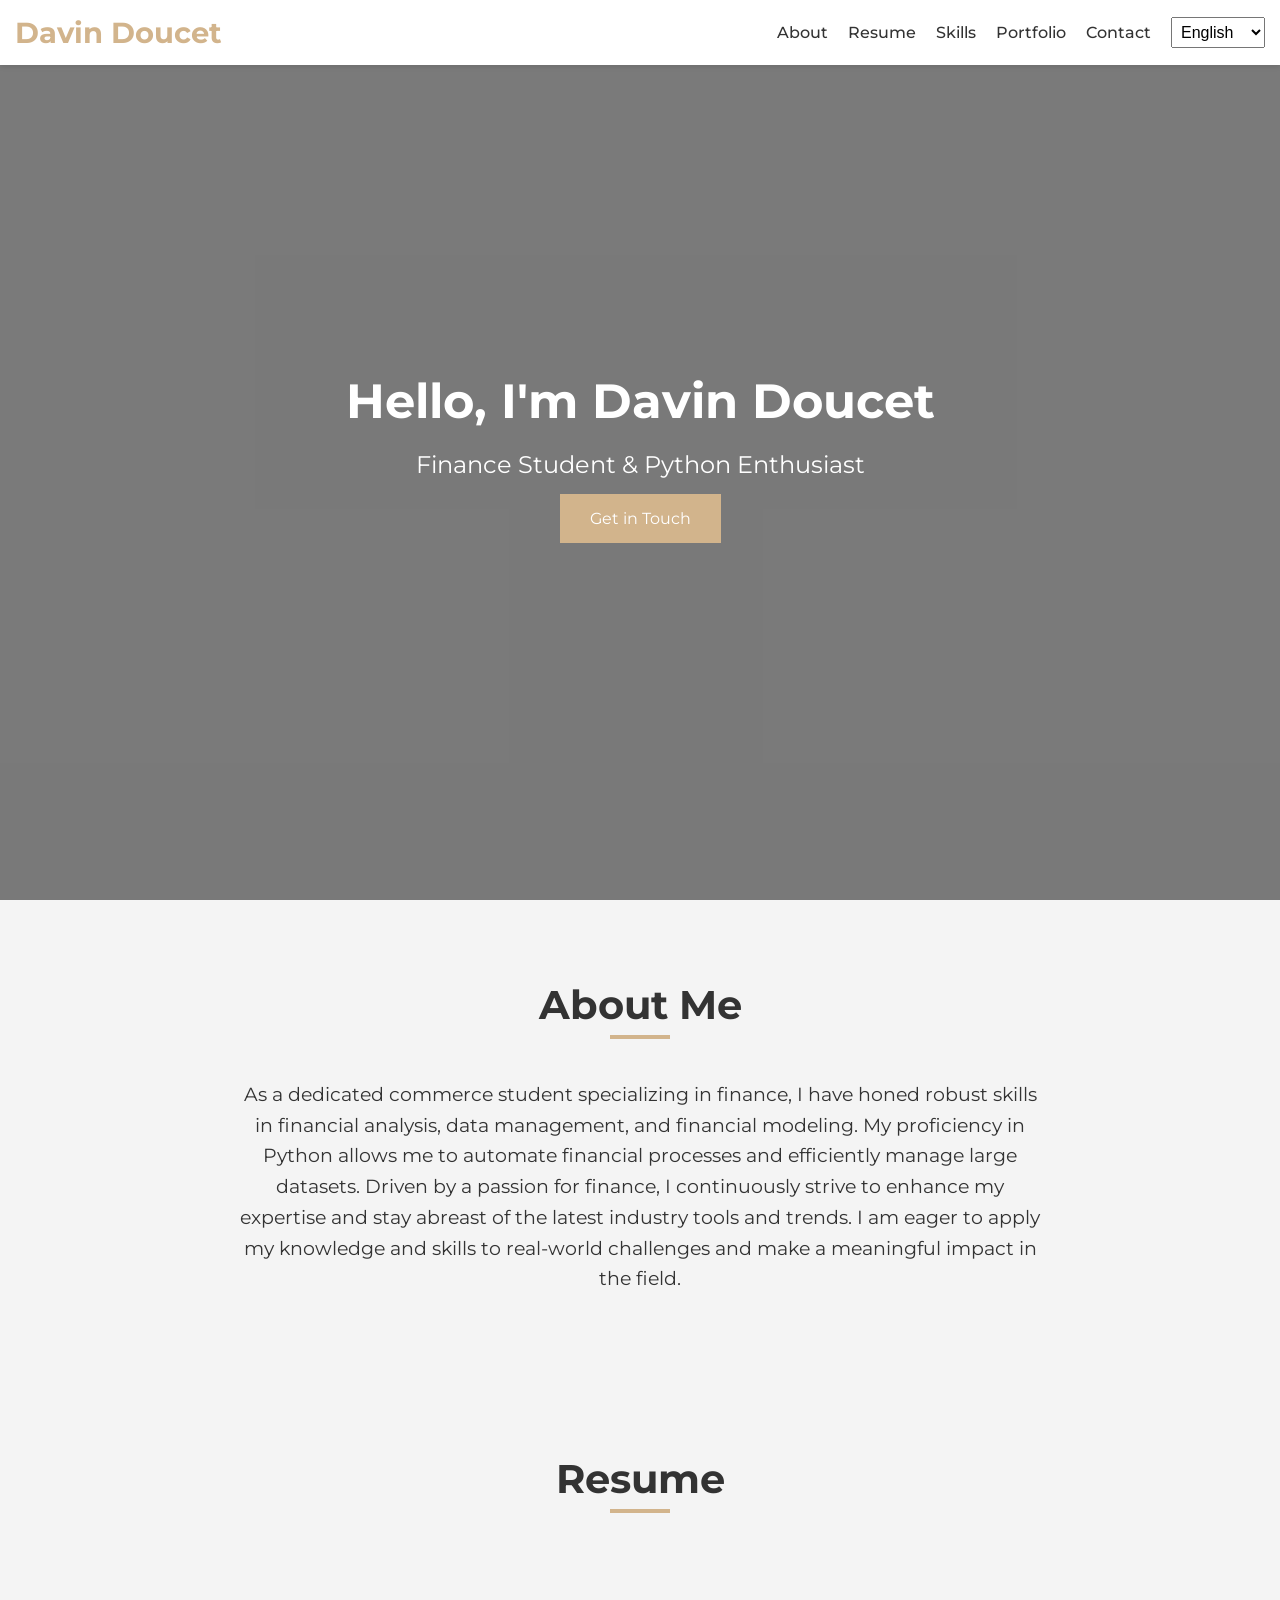
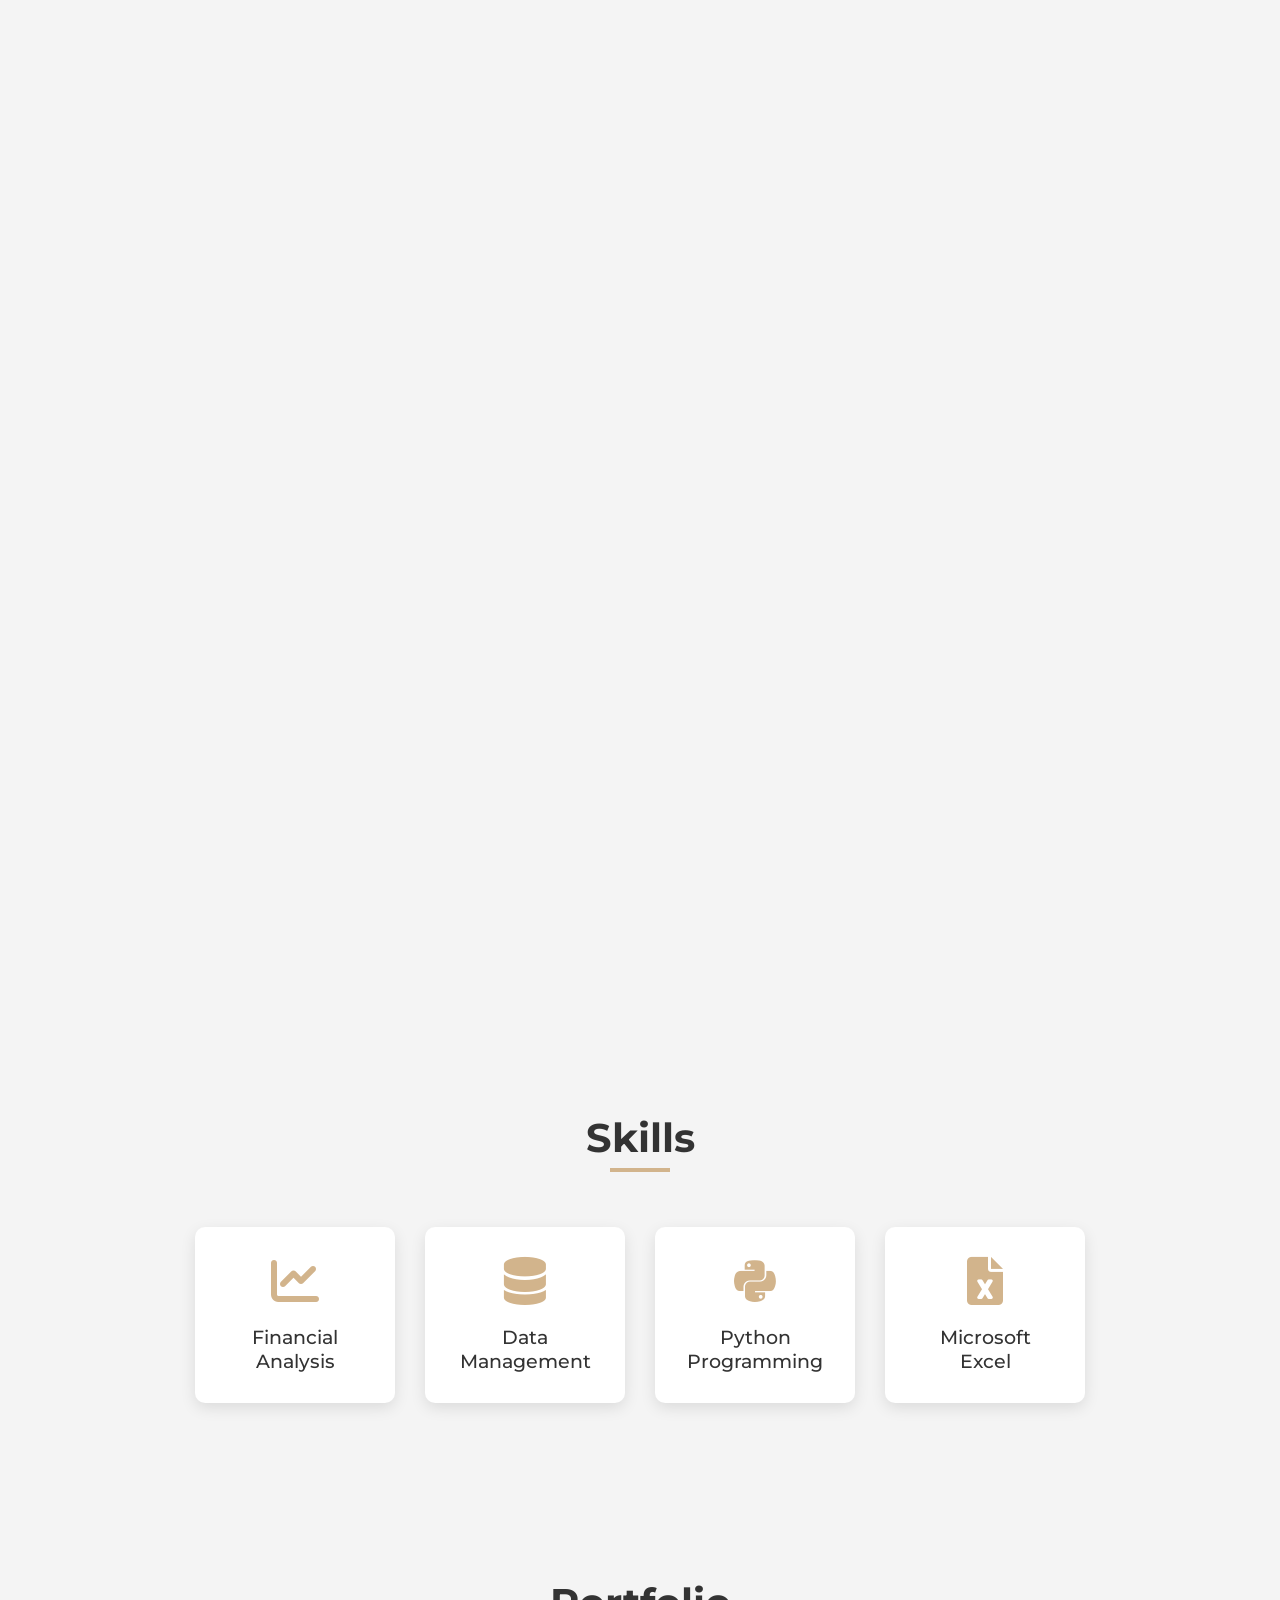
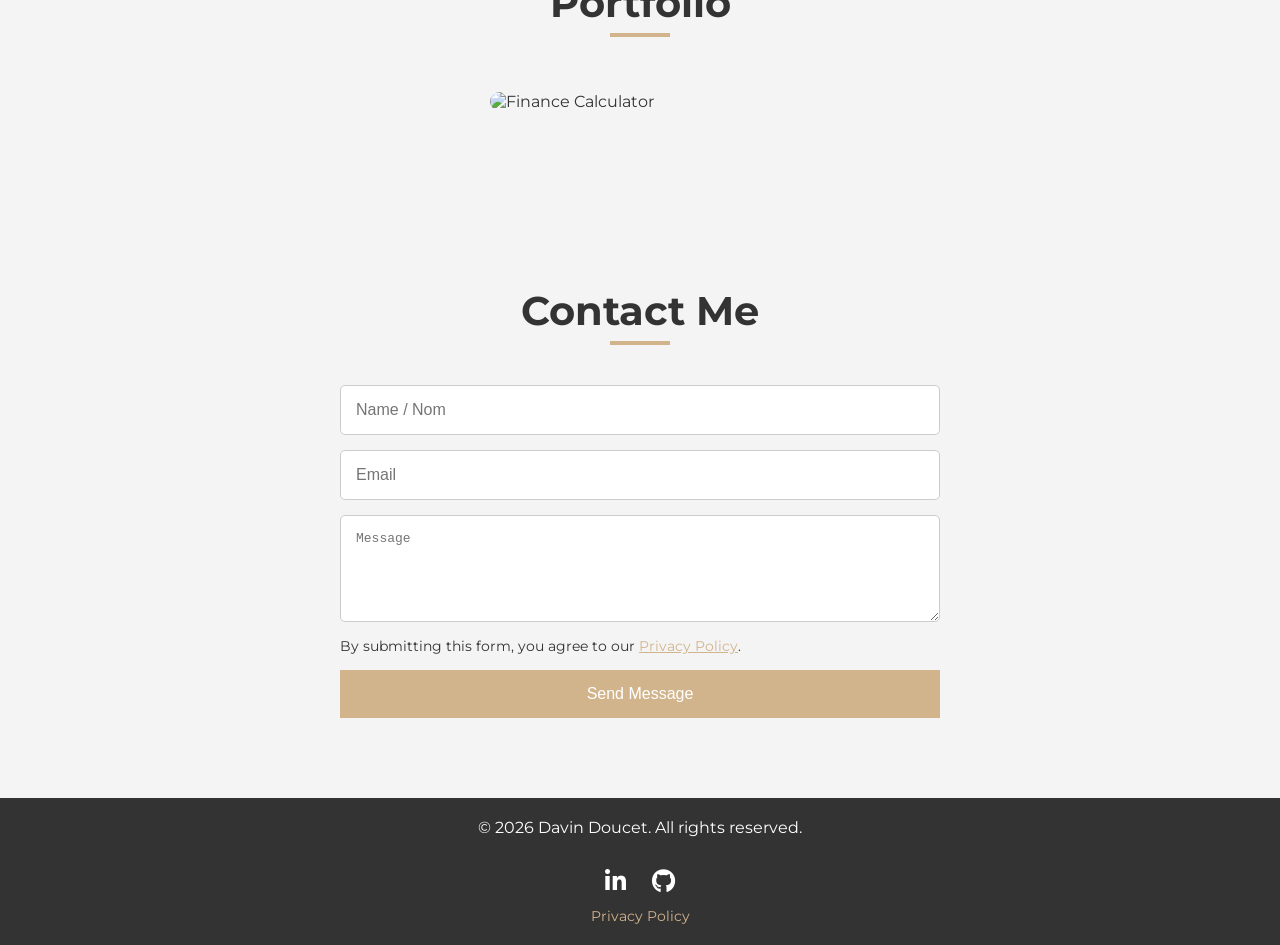
==== index.html @ 4715b89e "Update index.html" ====
<!DOCTYPE html>
<html lang="en">
<head>
    <meta charset="UTF-8">
    <title>Davin Doucet - Portfolio</title>
    <meta name="viewport" content="width=device-width, initial-scale=1.0">
    <!-- SEO Optimization -->
    <meta name="description" content="Davin Doucet's portfolio showcasing finance expertise, programming projects, and professional resume.">
    <meta name="keywords" content="Davin Doucet, Finance, Portfolio, Python, Financial Analysis, Resume, Projects">
    <meta name="author" content="Davin Doucet">
    <!-- Open Graph Meta Tags for Social Sharing -->
    <meta property="og:title" content="Davin Doucet - Portfolio">
    <meta property="og:description" content="Explore the portfolio of Davin Doucet, a finance student and Python enthusiast.">
    <meta property="og:image" content="your-image-url.jpg">
    <meta property="og:url" content="https://your-website-url.com">
    <meta property="og:type" content="website">
    <!-- Google Fonts -->
    <link href="https://fonts.googleapis.com/css2?family=Montserrat:wght@300;500;700&display=swap" rel="stylesheet">
    <!-- Font Awesome for icons -->
    <link rel="stylesheet" href="https://cdnjs.cloudflare.com/ajax/libs/font-awesome/6.0.0-beta3/css/all.min.css" />
    <!-- CSS -->
    <link rel="stylesheet" href="style.css">
    <!-- Favicon -->
    <link rel="icon" href="favicon.ico" type="image/x-icon">
</head>
<body>

    <!-- Navigation Bar -->
    <nav id="navbar">
        <div class="nav-container">
            <a href="#" class="logo">Davin Doucet</a>
            <ul class="nav-menu">
                <li><a href="#about-me" class="nav-link lang" data-en="About" data-fr="À propos"></a></li>
                <li><a href="#resume" class="nav-link lang" data-en="Resume" data-fr="CV"></a></li>
                <li><a href="#skills" class="nav-link lang" data-en="Skills" data-fr="Compétences"></a></li>
                <li><a href="#portfolio" class="nav-link lang" data-en="Portfolio" data-fr="Portfolio"></a></li>
                <li><a href="#contact" class="nav-link lang" data-en="Contact" data-fr="Contact"></a></li>
                <li class="language-switcher">
                    <select id="language-select" aria-label="Select Language">
                        <option value="en">English</option>
                        <option value="fr">Français</option>
                    </select>
                </li>
            </ul>
            <button class="hamburger" aria-label="Toggle Navigation Menu">
                <span class="bar"></span>
                <span class="bar"></span>
                <span class="bar"></span>
            </button>
        </div>
    </nav>

    <!-- Hero Section -->
    <section id="hero">
        <div class="hero-content">
            <h1 class="lang" data-en="Hello, I'm Davin Doucet" data-fr="Bonjour, je suis Davin Doucet"></h1>
            <p class="lang" data-en="Finance Student & Python Enthusiast" data-fr="Étudiant en finance & passionné de Python"></p>
            <a href="#contact" class="btn lang" data-en="Get in Touch" data-fr="Contactez-moi"></a>
        </div>
    </section>

    <!-- About Me Section -->
    <section id="about-me">
        <div class="container">
            <h2 class="section-title lang" data-en="About Me" data-fr="À propos de moi"></h2>
            <p class="lang" 
               data-en="As a dedicated commerce student specializing in finance, I have honed robust skills in financial analysis, data management, and financial modeling. My proficiency in Python allows me to automate financial processes and efficiently manage large datasets. Driven by a passion for finance, I continuously strive to enhance my expertise and stay abreast of the latest industry tools and trends. I am eager to apply my knowledge and skills to real-world challenges and make a meaningful impact in the field."
               data-fr="En tant qu'étudiant en commerce spécialisé en finance, j'ai développé de solides compétences en analyse financière, gestion des données et modélisation financière. Ma maîtrise de Python me permet d'automatiser les processus financiers et de gérer efficacement de grands ensembles de données. Animé par une passion pour la finance, je m'efforce constamment d'améliorer mon expertise et de me tenir au courant des derniers outils et tendances du secteur. Je suis impatient d'appliquer mes connaissances et compétences à des défis concrets et d'avoir un impact significatif dans le domaine.">
            </p>
        </div>
    </section>

    <!-- Resume Section -->
    <section id="resume">
        <div class="container">
            <h2 class="section-title lang" data-en="Resume" data-fr="CV"></h2>
            <div class="resume-container">
                <iframe src="https://drive.google.com/file/d/1zFQd1gR6VUjzvNPDkuQ2O5PMoTRKNc7z/preview"
                " frameborder="0" title="Resume" width="100%" height="1000px"></iframe>
            </div>
        </div>
    </section>
    

    <!-- Skills Section -->
    <section id="skills">
        <div class="container">
            <h2 class="section-title lang" data-en="Skills" data-fr="Compétences"></h2>
            <div class="skills-grid">
                <div class="skill-card">
                    <i class="fas fa-chart-line" aria-hidden="true"></i>
                    <h3 class="lang" data-en="Financial Analysis" data-fr="Analyse Financière"></h3>
                </div>
                <div class="skill-card">
                    <i class="fas fa-database" aria-hidden="true"></i>
                    <h3 class="lang" data-en="Data Management" data-fr="Gestion des Données"></h3>
                </div>
                <div class="skill-card">
                    <i class="fab fa-python" aria-hidden="true"></i>
                    <h3 class="lang" data-en="Python Programming" data-fr="Programmation Python"></h3>
                </div>
                <div class="skill-card">
                    <i class="fas fa-file-excel" aria-hidden="true"></i>
                    <h3 class="lang" data-en="Microsoft Excel" data-fr="Microsoft Excel"></h3>
                </div>
                <!-- Add more skill cards as needed -->
            </div>
        </div>
    </section>

    <!-- Portfolio Section -->
    <section id="portfolio">
        <div class="container">
            <h2 class="section-title lang" data-en="Portfolio" data-fr="Portfolio"></h2>
            <div class="portfolio-grid">
                <!-- Portfolio item -->
                <div class="portfolio-item">
                    <a href="https://davindoucet.github.io/Finance-Calculator/" target="_blank" aria-label="Finance Calculator Project">
                        <img src="finance-calculator.jpg" alt="Finance Calculator" loading="lazy">
                        <div class="overlay">
                            <h3 class="lang" data-en="Finance Calculator" data-fr="Calculateur financier"></h3>
                            <p class="lang" data-en="A finance calculator for various financial computations." data-fr="Un calculateur financier pour diverses opérations financières."></p>
                        </div>
                    </a>
                </div>
                <!-- Add more portfolio items as needed -->
            </div>
        </div>
    </section>

    <!-- Contact Section -->
    <section id="contact">
        <div class="container">
            <h2 class="section-title lang" data-en="Contact Me" data-fr="Contactez-moi"></h2>
            <form id="contact-form">
                <input type="text" name="name" placeholder="Name / Nom" required>
                <input type="email" name="email" placeholder="Email" required>
                <textarea name="message" rows="5" placeholder="Message" required></textarea>
                <p class="privacy-notice">By submitting this form, you agree to our <a href="#privacy-policy" aria-label="Privacy Policy">Privacy Policy</a>.</p>
                <button type="submit" class="btn lang" data-en="Send Message" data-fr="Envoyer le message"></button>
            </form>
        </div>
    </section>

    <!-- Footer -->
    <footer>
        <div class="container">
            <p>&copy; <span id="current-year"></span> Davin Doucet. All rights reserved.</p>
            <!-- Social Media Links -->
            <div class="social-media">
                <a href="https://www.linkedin.com/in/davin-doucet-284730247" target="_blank" title="LinkedIn" aria-label="LinkedIn">
                    <i class="fab fa-linkedin-in" aria-hidden="true"></i>
                </a>
                <a href="https://github.com/davindoucet" target="_blank" title="GitHub" aria-label="GitHub">
                    <i class="fab fa-github" aria-hidden="true"></i>
                </a>
            </div>
            <!-- Additional Links -->
            <div class="footer-links">
                <a href="#privacy-policy" id="footer-privacy-policy" aria-label="Privacy Policy">Privacy Policy</a>
                <!-- Add more footer links as needed -->
            </div>
        </div>
    </footer>

    <!-- Back to Top Button -->
    <a href="#" class="back-to-top" aria-label="Back to Top"><i class="fas fa-chevron-up" aria-hidden="true"></i></a>

    <!-- Privacy Policy Modal -->
    <div id="privacy-policy" class="modal">
        <div class="modal-content">
            <span class="close-btn" aria-label="Close Privacy Policy">&times;</span>
            <h2>Privacy Policy</h2>
            <p>Your privacy is important to us. This privacy policy explains how we collect, use, and protect your personal information when you use our website.</p>
            <h3>Information We Collect</h3>
            <p>We may collect personal information such as your name, email address, and any other information you voluntarily provide when you contact us through the contact form.</p>
            <h3>How We Use Your Information</h3>
            <p>Your information is used solely to respond to your inquiries or provide information you have requested. We do not share your personal information with third parties.</p>
            <h3>Security</h3>
            <p>We take reasonable measures to protect your personal information from unauthorized access or disclosure.</p>
            <h3>Cookies</h3>
            <p>We do not use cookies to collect personal information.</p>
            <h3>Changes to This Policy</h3>
            <p>We may update this privacy policy from time to time. Any changes will be posted on this page.</p>
            <h3>Contact Us</h3>
            <p>If you have any questions about this privacy policy, please contact us through the contact form on this website.</p>
        </div>
    </div>

    <!-- EmailJS SDK -->
    <script type="text/javascript" src="https://cdn.emailjs.com/sdk/2.3.2/email.min.js"></script>
    <!-- JavaScript -->
    <script src="app.js"></script>
    <!-- Google Analytics (Replace 'UA-XXXXXXXXX-X' with your own tracking ID) -->
    <!--
    <script async src="https://www.googletagmanager.com/gtag/js?id=UA-XXXXXXXXX-X"></script>
    <script>
        window.dataLayer = window.dataLayer || [];
        function gtag(){dataLayer.push(arguments);}
        gtag('js', new Date());

        gtag('config', 'UA-XXXXXXXXX-X');
    </script>
    -->
</body>
</html>
---- style.css ----
/* Google Fonts */
@import url('https://fonts.googleapis.com/css2?family=Montserrat:wght@300;500;700&display=swap');

/* Global Styles */
* {
    margin: 0;
    padding: 0;
    box-sizing: border-box;
}

body {
    font-family: 'Montserrat', sans-serif;
    color: #333;
    background-color: #f4f4f4;
}

a {
    text-decoration: none;
    color: inherit;
}

.container {
    width: 90%;
    max-width: 1200px;
    margin: auto;
}

.visually-hidden {
    position: absolute;
    left: -9999px;
    top: auto;
    width: 1px;
    height: 1px;
    overflow: hidden;
}

/* Navigation Bar */
#navbar {
    position: fixed;
    width: 100%;
    background-color: #fff;
    box-shadow: 0 2px 5px rgba(0,0,0,0.1);
    z-index: 999;
}

.nav-container {
    display: flex;
    justify-content: space-between;
    align-items: center;
    padding: 15px;
}

.logo {
    font-size: 1.8em;
    font-weight: 700;
    color: #D2B48C;
}

.nav-menu {
    display: flex;
    list-style: none;
    align-items: center;
}

.nav-menu li {
    margin-left: 20px;
}

.nav-link {
    font-size: 1em;
    font-weight: 500;
    color: #333;
    transition: color 0.3s;
}

.nav-link:hover {
    color: #D2B48C;
}

.language-switcher select {
    padding: 5px;
    font-size: 1em;
}

.language-switcher select:focus {
    outline: none;
    border-color: #D2B48C;
}

/* Hamburger Menu */
.hamburger {
    display: none;
    flex-direction: column;
    cursor: pointer;
    background: none;
    border: none;
}

.hamburger .bar {
    width: 25px;
    height: 3px;
    background-color: #333;
    margin: 4px 0;
}

/* Hero Section */
#hero {
    background-image: url('hero-bg.jpg');
    background-size: cover;
    background-position: center;
    height: 100vh;
    position: relative;
}

#hero::after {
    content: '';
    position: absolute;
    top: 0;
    left: 0;
    width: 100%;
    height: 100%;
    background-color: rgba(0, 0, 0, 0.5);
}

.hero-content {
    position: relative;
    z-index: 1;
    text-align: center;
    color: #fff;
    top: 50%;
    transform: translateY(-50%);
    padding: 0 20px;
}

.hero-content h1 {
    font-size: 3em;
    margin-bottom: 20px;
}

.hero-content p {
    font-size: 1.5em;
    margin-bottom: 30px;
}

.hero-content .btn {
    padding: 15px 30px;
    background-color: #D2B48C;
    color: #fff;
    font-size: 1em;
    border: none;
    cursor: pointer;
    transition: background-color 0.3s;
}

.hero-content .btn:hover {
    background-color: #b8936c;
}

/* Sections */
section {
    padding: 80px 0;
}

.section-title {
    text-align: center;
    font-size: 2.5em;
    margin-bottom: 50px;
    position: relative;
}

.section-title::after {
    content: '';
    width: 60px;
    height: 4px;
    background-color: #D2B48C;
    position: absolute;
    bottom: -10px;
    left: 50%;
    transform: translateX(-50%);
}

#about-me p {
    font-size: 1.2em;
    line-height: 1.6;
    text-align: center;
    max-width: 800px;
    margin: auto;
}

/* Resume Section */
#resume .resume-container {
    display: flex;
    justify-content: center;
    align-items: center;
    margin-top: 30px;
}

#resume .resume-container iframe {
    width: 100%;
    max-width: 800px;
    height: 1000px;
    border: none;
}

/* Skills Section */
.skills-grid {
    display: flex;
    flex-wrap: wrap;
    justify-content: center;
}

.skill-card {
    background-color: #fff;
    width: 200px;
    margin: 15px;
    padding: 30px;
    text-align: center;
    border-radius: 10px;
    box-shadow: 0 5px 15px rgba(0,0,0,0.1);
    transition: transform 0.3s;
}

.skill-card:hover {
    transform: translateY(-10px);
}

.skill-card i {
    font-size: 3em;
    color: #D2B48C;
    margin-bottom: 20px;
}

.skill-card h3 {
    font-size: 1.2em;
    font-weight: 500;
}

/* Portfolio Section */
.portfolio-grid {
    display: flex;
    flex-wrap: wrap;
    justify-content: center;
}

.portfolio-item {
    position: relative;
    width: 300px;
    margin: 15px;
    overflow: hidden;
    border-radius: 10px;
}

.portfolio-item img {
    width: 100%;
    display: block;
}

.portfolio-item .overlay {
    position: absolute;
    top: 0;
    left: 0;
    width: 100%;
    height: 100%;
    background-color: rgba(210, 180, 140, 0.8);
    color: #fff;
    opacity: 0;
    transition: opacity 0.3s;
    display: flex;
    justify-content: center;
    align-items: center;
    flex-direction: column;
    text-align: center;
    padding: 20px;
}

.portfolio-item:hover .overlay {
    opacity: 1;
}

.portfolio-item h3 {
    font-size: 1.5em;
    margin-bottom: 10px;
}

.portfolio-item p {
    font-size: 1em;
}

/* Contact Section */
#contact-form {
    max-width: 600px;
    margin: auto;
    display: flex;
    flex-direction: column;
}

#contact-form input,
#contact-form textarea {
    margin-bottom: 15px;
    padding: 15px;
    font-size: 1em;
    border: 1px solid #ccc;
    border-radius: 5px;
}

#contact-form input:focus,
#contact-form textarea:focus {
    outline: none;
    border-color: #D2B48C;
}

#contact-form .btn {
    padding: 15px;
    background-color: #D2B48C;
    color: #fff;
    font-size: 1em;
    border: none;
    cursor: pointer;
}

#contact-form .btn:hover {
    background-color: #b8936c;
}

#contact-form .privacy-notice {
    font-size: 0.9em;
    margin-bottom: 15px;
}

#contact-form .privacy-notice a {
    color: #D2B48C;
    text-decoration: underline;
}

/* Privacy Policy Modal */
.modal {
    display: none;
    position: fixed;
    z-index: 1000;
    padding-top: 100px;
    left: 0;
    top: 0;
    width: 100%;
    height: 100%;
    overflow: auto;
    background-color: rgba(0,0,0,0.7);
}

.modal-content {
    background-color: #fff;
    margin: auto;
    padding: 20px;
    border-radius: 10px;
    width: 80%;
    max-width: 600px;
    position: relative;
}

.close-btn {
    color: #aaa;
    float: right;
    font-size: 28px;
    font-weight: bold;
    cursor: pointer;
}

.close-btn:hover,
.close-btn:focus {
    color: #000;
    text-decoration: none;
}

/* Footer */
footer {
    background-color: #333;
    color: #fff;
    text-align: center;
    padding: 20px;
}

footer .container {
    display: flex;
    flex-direction: column;
    align-items: center;
}

footer p {
    margin-bottom: 10px;
}

.footer-links {
    margin-top: 10px;
}

.footer-links a {
    color: #D2B48C;
    margin: 0 10px;
    font-size: 0.9em;
    text-decoration: none;
}

.footer-links a:hover {
    text-decoration: underline;
}

/* Social Media Links */
.social-media {
    text-align: center;
    margin-top: 20px;
}

.social-media a {
    margin: 0 10px;
    font-size: 1.5em;
    color: #fff;
    transition: color 0.3s;
}

.social-media a:hover {
    color: #D2B48C;
}

/* Back to Top Button */
.back-to-top {
    position: fixed;
    bottom: 30px;
    right: 30px;
    background-color: #D2B48C;
    color: #fff;
    padding: 10px 15px;
    border-radius: 50%;
    text-align: center;
    display: none;
    z-index: 999;
    cursor: pointer;
    transition: background-color 0.3s;
}

.back-to-top:hover {
    background-color: #b8936c;
}

.back-to-top i {
    font-size: 1.2em;
}

/* Responsive Styles */
@media (max-width: 768px) {
    .nav-menu {
        position: fixed;
        top: 70px;
        left: -100%;
        width: 100%;
        height: calc(100% - 70px);
        background-color: #fff;
        flex-direction: column;
        align-items: center;
        transition: left 0.3s;
    }

    .nav-menu.active {
        left: 0;
    }

    .nav-menu li {
        margin: 20px 0;
    }

    .hamburger {
        display: flex;
    }

    .language-switcher {
        margin-top: 20px;
    }

    #hero .hero-content h1 {
        font-size: 2.5em;
    }

    #hero .hero-content p {
        font-size: 1.2em;
    }

    /* Adjust iframe height for mobile */
    #resume .resume-container iframe {
        height: 600px;
    }
}

/* Performance Optimization */
@media (prefers-reduced-motion: reduce) {
    * {
        transition: none !important;
    }
}
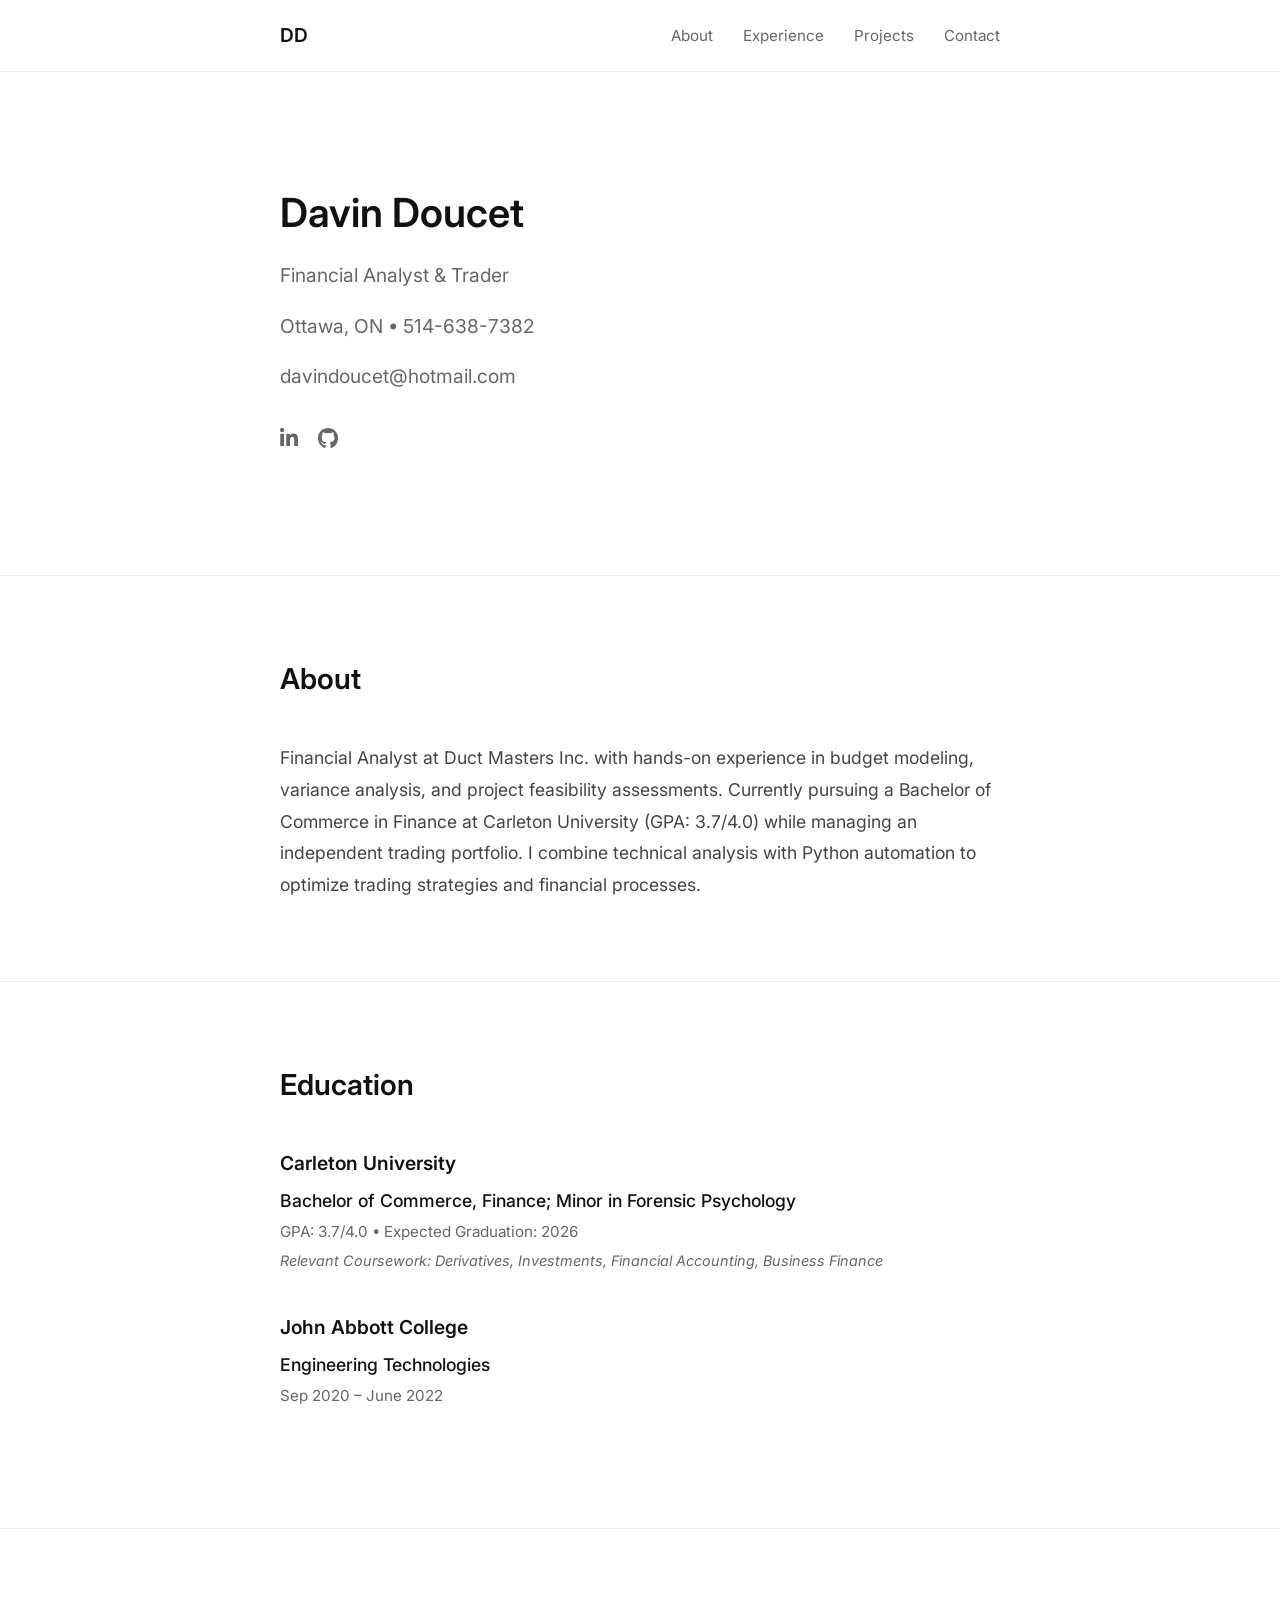
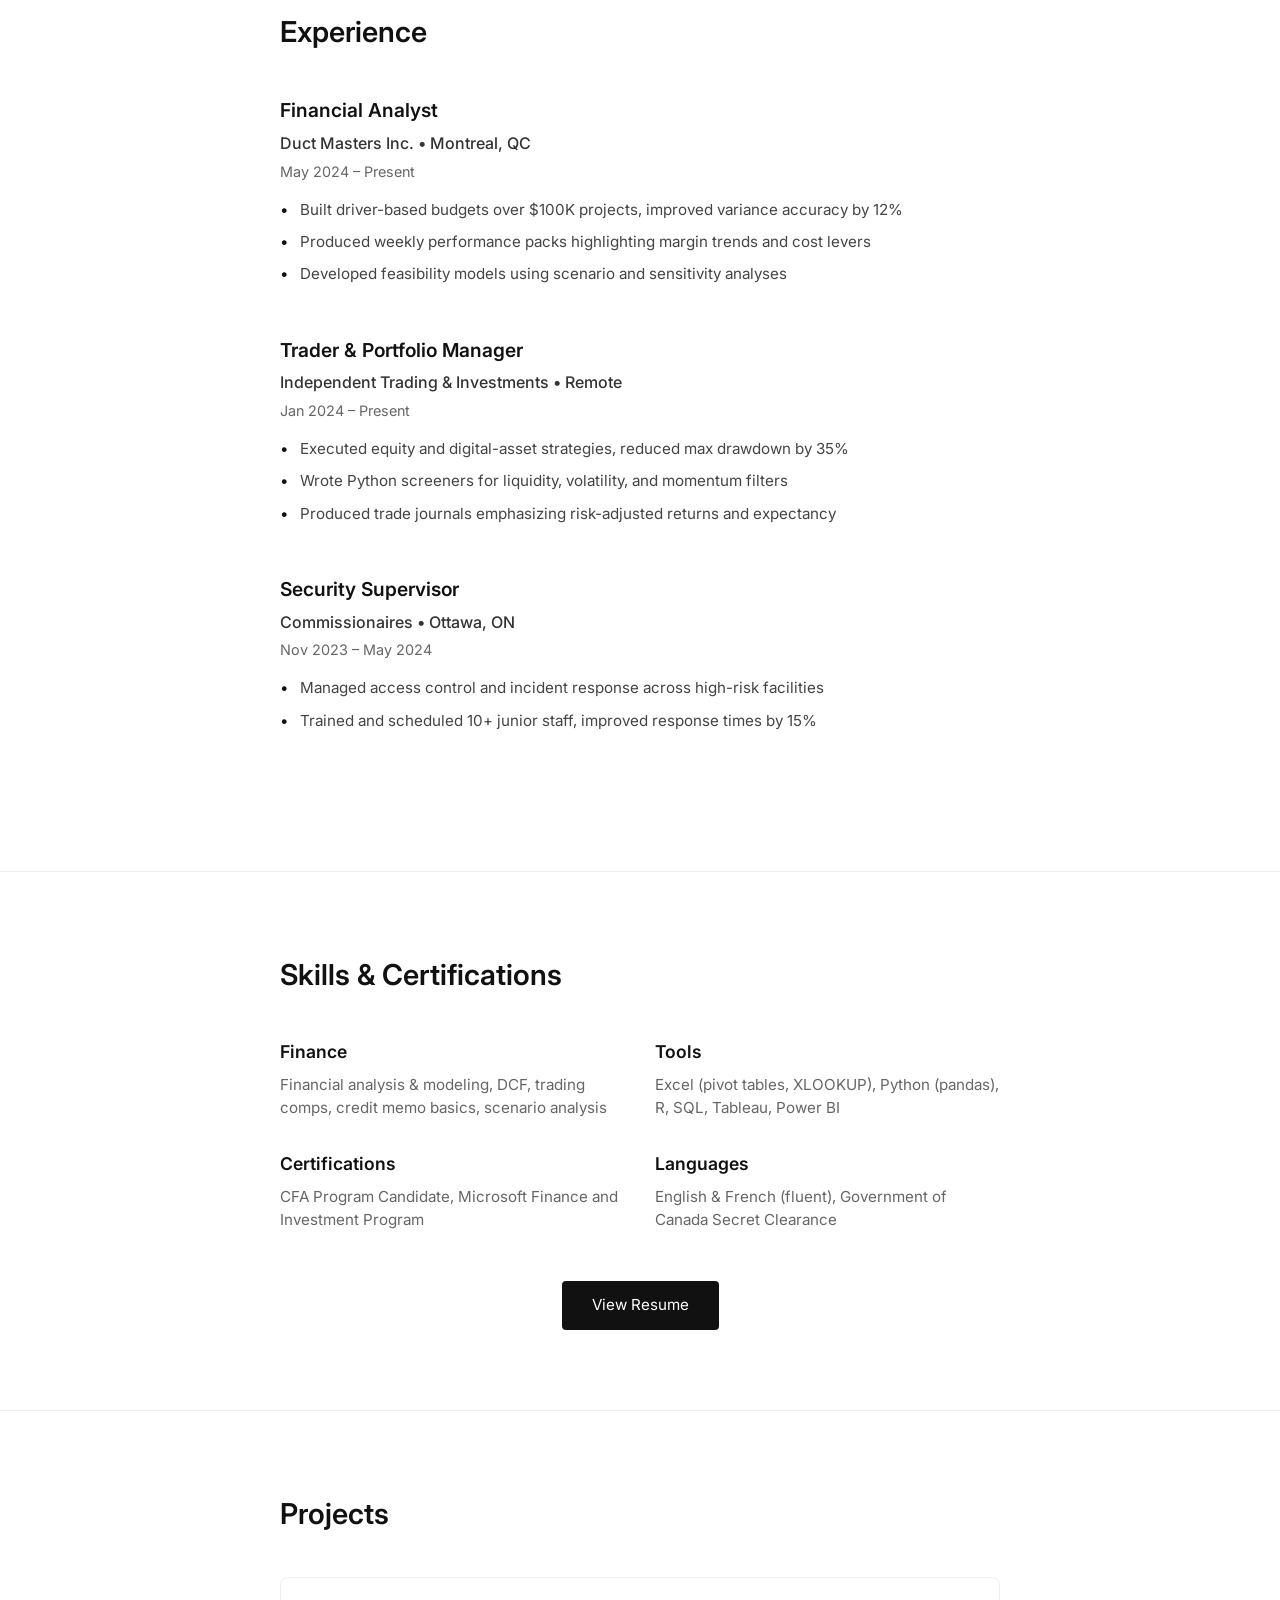
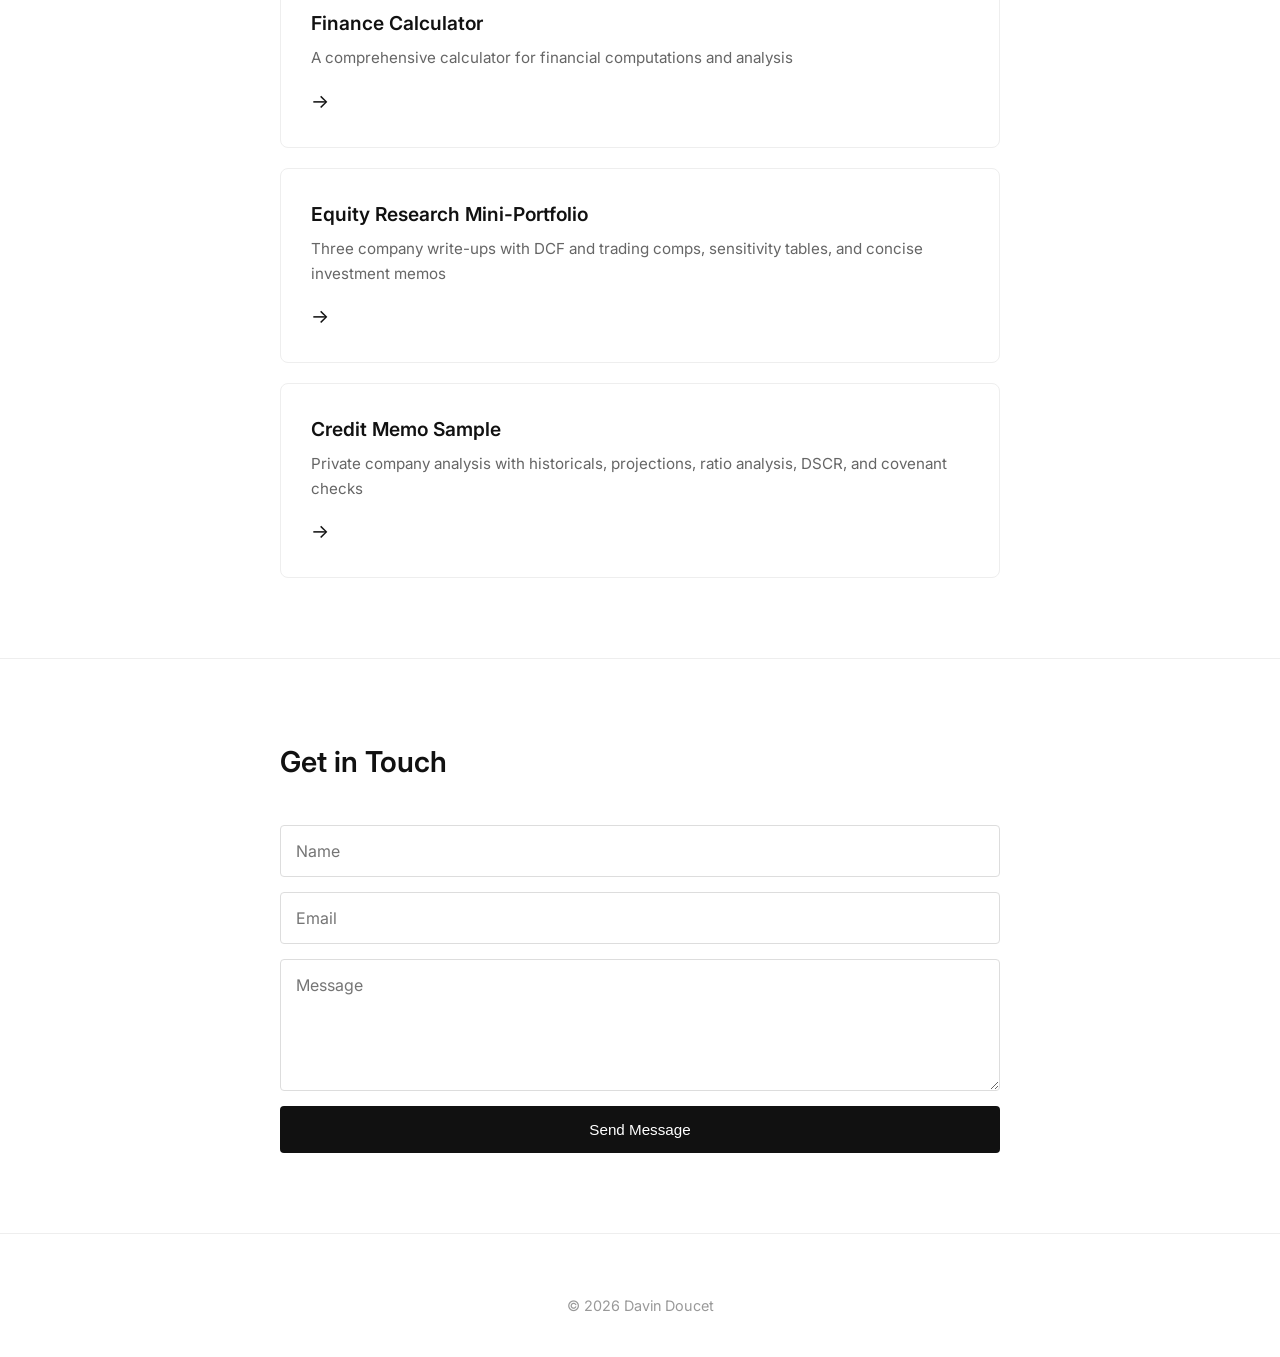
==== commit 4de9949f: "Add files via upload" ====
--- a/index.html
+++ b/index.html
@@ -1,206 +1,187 @@
-<!DOCTYPE html>
-<html lang="en">
-<head>
-    <meta charset="UTF-8">
-    <title>Davin Doucet - Portfolio</title>
-    <meta name="viewport" content="width=device-width, initial-scale=1.0">
-    <!-- SEO Optimization -->
-    <meta name="description" content="Davin Doucet's portfolio showcasing finance expertise, programming projects, and professional resume.">
-    <meta name="keywords" content="Davin Doucet, Finance, Portfolio, Python, Financial Analysis, Resume, Projects">
-    <meta name="author" content="Davin Doucet">
-    <!-- Open Graph Meta Tags for Social Sharing -->
-    <meta property="og:title" content="Davin Doucet - Portfolio">
-    <meta property="og:description" content="Explore the portfolio of Davin Doucet, a finance student and Python enthusiast.">
-    <meta property="og:image" content="your-image-url.jpg">
-    <meta property="og:url" content="https://your-website-url.com">
-    <meta property="og:type" content="website">
-    <!-- Google Fonts -->
-    <link href="https://fonts.googleapis.com/css2?family=Montserrat:wght@300;500;700&display=swap" rel="stylesheet">
-    <!-- Font Awesome for icons -->
-    <link rel="stylesheet" href="https://cdnjs.cloudflare.com/ajax/libs/font-awesome/6.0.0-beta3/css/all.min.css" />
-    <!-- CSS -->
-    <link rel="stylesheet" href="style.css">
-    <!-- Favicon -->
-    <link rel="icon" href="favicon.ico" type="image/x-icon">
-</head>
-<body>
-
-    <!-- Navigation Bar -->
-    <nav id="navbar">
-        <div class="nav-container">
-            <a href="#" class="logo">Davin Doucet</a>
-            <ul class="nav-menu">
-                <li><a href="#about-me" class="nav-link lang" data-en="About" data-fr="À propos"></a></li>
-                <li><a href="#resume" class="nav-link lang" data-en="Resume" data-fr="CV"></a></li>
-                <li><a href="#skills" class="nav-link lang" data-en="Skills" data-fr="Compétences"></a></li>
-                <li><a href="#portfolio" class="nav-link lang" data-en="Portfolio" data-fr="Portfolio"></a></li>
-                <li><a href="#contact" class="nav-link lang" data-en="Contact" data-fr="Contact"></a></li>
-                <li class="language-switcher">
-                    <select id="language-select" aria-label="Select Language">
-                        <option value="en">English</option>
-                        <option value="fr">Français</option>
-                    </select>
-                </li>
-            </ul>
-            <button class="hamburger" aria-label="Toggle Navigation Menu">
-                <span class="bar"></span>
-                <span class="bar"></span>
-                <span class="bar"></span>
-            </button>
-        </div>
-    </nav>
-
-    <!-- Hero Section -->
-    <section id="hero">
-        <div class="hero-content">
-            <h1 class="lang" data-en="Hello, I'm Davin Doucet" data-fr="Bonjour, je suis Davin Doucet"></h1>
-            <p class="lang" data-en="Finance Student & Python Enthusiast" data-fr="Étudiant en finance & passionné de Python"></p>
-            <a href="#contact" class="btn lang" data-en="Get in Touch" data-fr="Contactez-moi"></a>
-        </div>
-    </section>
-
-    <!-- About Me Section -->
-    <section id="about-me">
-        <div class="container">
-            <h2 class="section-title lang" data-en="About Me" data-fr="À propos de moi"></h2>
-            <p class="lang" 
-               data-en="As a dedicated commerce student specializing in finance, I have honed robust skills in financial analysis, data management, and financial modeling. My proficiency in Python allows me to automate financial processes and efficiently manage large datasets. Driven by a passion for finance, I continuously strive to enhance my expertise and stay abreast of the latest industry tools and trends. I am eager to apply my knowledge and skills to real-world challenges and make a meaningful impact in the field."
-               data-fr="En tant qu'étudiant en commerce spécialisé en finance, j'ai développé de solides compétences en analyse financière, gestion des données et modélisation financière. Ma maîtrise de Python me permet d'automatiser les processus financiers et de gérer efficacement de grands ensembles de données. Animé par une passion pour la finance, je m'efforce constamment d'améliorer mon expertise et de me tenir au courant des derniers outils et tendances du secteur. Je suis impatient d'appliquer mes connaissances et compétences à des défis concrets et d'avoir un impact significatif dans le domaine.">
-            </p>
-        </div>
-    </section>
-
-    <!-- Resume Section -->
-    <section id="resume">
-        <div class="container">
-            <h2 class="section-title lang" data-en="Resume" data-fr="CV"></h2>
-            <div class="resume-container">
-                <iframe src="https://drive.google.com/file/d/1zFQd1gR6VUjzvNPDkuQ2O5PMoTRKNc7z/preview"
-                " frameborder="0" title="Resume" width="100%" height="1000px"></iframe>
-            </div>
-        </div>
-    </section>
-    
-
-    <!-- Skills Section -->
-    <section id="skills">
-        <div class="container">
-            <h2 class="section-title lang" data-en="Skills" data-fr="Compétences"></h2>
-            <div class="skills-grid">
-                <div class="skill-card">
-                    <i class="fas fa-chart-line" aria-hidden="true"></i>
-                    <h3 class="lang" data-en="Financial Analysis" data-fr="Analyse Financière"></h3>
-                </div>
-                <div class="skill-card">
-                    <i class="fas fa-database" aria-hidden="true"></i>
-                    <h3 class="lang" data-en="Data Management" data-fr="Gestion des Données"></h3>
-                </div>
-                <div class="skill-card">
-                    <i class="fab fa-python" aria-hidden="true"></i>
-                    <h3 class="lang" data-en="Python Programming" data-fr="Programmation Python"></h3>
-                </div>
-                <div class="skill-card">
-                    <i class="fas fa-file-excel" aria-hidden="true"></i>
-                    <h3 class="lang" data-en="Microsoft Excel" data-fr="Microsoft Excel"></h3>
-                </div>
-                <!-- Add more skill cards as needed -->
-            </div>
-        </div>
-    </section>
-
-    <!-- Portfolio Section -->
-    <section id="portfolio">
-        <div class="container">
-            <h2 class="section-title lang" data-en="Portfolio" data-fr="Portfolio"></h2>
-            <div class="portfolio-grid">
-                <!-- Portfolio item -->
-                <div class="portfolio-item">
-                    <a href="https://davindoucet.github.io/Finance-Calculator/" target="_blank" aria-label="Finance Calculator Project">
-                        <img src="finance-calculator.jpg" alt="Finance Calculator" loading="lazy">
-                        <div class="overlay">
-                            <h3 class="lang" data-en="Finance Calculator" data-fr="Calculateur financier"></h3>
-                            <p class="lang" data-en="A finance calculator for various financial computations." data-fr="Un calculateur financier pour diverses opérations financières."></p>
-                        </div>
-                    </a>
-                </div>
-                <!-- Add more portfolio items as needed -->
-            </div>
-        </div>
-    </section>
-
-    <!-- Contact Section -->
-    <section id="contact">
-        <div class="container">
-            <h2 class="section-title lang" data-en="Contact Me" data-fr="Contactez-moi"></h2>
-            <form id="contact-form">
-                <input type="text" name="name" placeholder="Name / Nom" required>
-                <input type="email" name="email" placeholder="Email" required>
-                <textarea name="message" rows="5" placeholder="Message" required></textarea>
-                <p class="privacy-notice">By submitting this form, you agree to our <a href="#privacy-policy" aria-label="Privacy Policy">Privacy Policy</a>.</p>
-                <button type="submit" class="btn lang" data-en="Send Message" data-fr="Envoyer le message"></button>
-            </form>
-        </div>
-    </section>
-
-    <!-- Footer -->
-    <footer>
-        <div class="container">
-            <p>&copy; <span id="current-year"></span> Davin Doucet. All rights reserved.</p>
-            <!-- Social Media Links -->
-            <div class="social-media">
-                <a href="https://www.linkedin.com/in/davin-doucet-284730247" target="_blank" title="LinkedIn" aria-label="LinkedIn">
-                    <i class="fab fa-linkedin-in" aria-hidden="true"></i>
-                </a>
-                <a href="https://github.com/davindoucet" target="_blank" title="GitHub" aria-label="GitHub">
-                    <i class="fab fa-github" aria-hidden="true"></i>
-                </a>
-            </div>
-            <!-- Additional Links -->
-            <div class="footer-links">
-                <a href="#privacy-policy" id="footer-privacy-policy" aria-label="Privacy Policy">Privacy Policy</a>
-                <!-- Add more footer links as needed -->
-            </div>
-        </div>
-    </footer>
-
-    <!-- Back to Top Button -->
-    <a href="#" class="back-to-top" aria-label="Back to Top"><i class="fas fa-chevron-up" aria-hidden="true"></i></a>
-
-    <!-- Privacy Policy Modal -->
-    <div id="privacy-policy" class="modal">
-        <div class="modal-content">
-            <span class="close-btn" aria-label="Close Privacy Policy">&times;</span>
-            <h2>Privacy Policy</h2>
-            <p>Your privacy is important to us. This privacy policy explains how we collect, use, and protect your personal information when you use our website.</p>
-            <h3>Information We Collect</h3>
-            <p>We may collect personal information such as your name, email address, and any other information you voluntarily provide when you contact us through the contact form.</p>
-            <h3>How We Use Your Information</h3>
-            <p>Your information is used solely to respond to your inquiries or provide information you have requested. We do not share your personal information with third parties.</p>
-            <h3>Security</h3>
-            <p>We take reasonable measures to protect your personal information from unauthorized access or disclosure.</p>
-            <h3>Cookies</h3>
-            <p>We do not use cookies to collect personal information.</p>
-            <h3>Changes to This Policy</h3>
-            <p>We may update this privacy policy from time to time. Any changes will be posted on this page.</p>
-            <h3>Contact Us</h3>
-            <p>If you have any questions about this privacy policy, please contact us through the contact form on this website.</p>
-        </div>
-    </div>
-
-    <!-- EmailJS SDK -->
-    <script type="text/javascript" src="https://cdn.emailjs.com/sdk/2.3.2/email.min.js"></script>
-    <!-- JavaScript -->
-    <script src="app.js"></script>
-    <!-- Google Analytics (Replace 'UA-XXXXXXXXX-X' with your own tracking ID) -->
-    <!--
-    <script async src="https://www.googletagmanager.com/gtag/js?id=UA-XXXXXXXXX-X"></script>
-    <script>
-        window.dataLayer = window.dataLayer || [];
-        function gtag(){dataLayer.push(arguments);}
-        gtag('js', new Date());
-
-        gtag('config', 'UA-XXXXXXXXX-X');
-    </script>
-    -->
-</body>
-</html>
+<!DOCTYPE html>
+<html lang="en">
+<head>
+    <meta charset="UTF-8">
+    <title>Davin Doucet</title>
+    <meta name="viewport" content="width=device-width, initial-scale=1.0">
+    <meta name="description" content="Davin Doucet - Finance Student & Python Enthusiast">
+    <meta name="author" content="Davin Doucet">
+    <link href="https://fonts.googleapis.com/css2?family=Inter:wght@300;400;600&display=swap" rel="stylesheet">
+    <link rel="stylesheet" href="https://cdnjs.cloudflare.com/ajax/libs/font-awesome/6.0.0-beta3/css/all.min.css" />
+    <link rel="stylesheet" href="style.css">
+</head>
+<body>
+
+    <!-- Navigation -->
+    <nav>
+        <div class="container">
+            <a href="#" class="logo">DD</a>
+            <ul class="nav-menu">
+                <li><a href="#about">About</a></li>
+                <li><a href="#experience">Experience</a></li>
+                <li><a href="#projects">Projects</a></li>
+                <li><a href="#contact">Contact</a></li>
+            </ul>
+        </div>
+    </nav>
+
+    <!-- Hero -->
+    <section id="hero">
+        <div class="container">
+            <h1>Davin Doucet</h1>
+            <p>Financial Analyst & Trader</p>
+            <div class="contact-info">
+                <p>Ottawa, ON • 514-638-7382</p>
+                <p>davindoucet@hotmail.com</p>
+            </div>
+            <div class="social-links">
+                <a href="https://www.linkedin.com/in/davin-doucet" target="_blank" aria-label="LinkedIn">
+                    <i class="fab fa-linkedin-in"></i>
+                </a>
+                <a href="https://github.com/davindoucet" target="_blank" aria-label="GitHub">
+                    <i class="fab fa-github"></i>
+                </a>
+            </div>
+        </div>
+    </section>
+
+    <!-- About -->
+    <section id="about">
+        <div class="container">
+            <h2>About</h2>
+            <p>Financial Analyst at Duct Masters Inc. with hands-on experience in budget modeling, variance analysis, and project feasibility assessments. Currently pursuing a Bachelor of Commerce in Finance at Carleton University (GPA: 3.7/4.0) while managing an independent trading portfolio. I combine technical analysis with Python automation to optimize trading strategies and financial processes.</p>
+        </div>
+    </section>
+
+    <!-- Education -->
+    <section id="education">
+        <div class="container">
+            <h2>Education</h2>
+            <div class="education-item">
+                <h3>Carleton University</h3>
+                <p class="degree">Bachelor of Commerce, Finance; Minor in Forensic Psychology</p>
+                <p class="details">GPA: 3.7/4.0 • Expected Graduation: 2026</p>
+                <p class="coursework">Relevant Coursework: Derivatives, Investments, Financial Accounting, Business Finance</p>
+            </div>
+            <div class="education-item">
+                <h3>John Abbott College</h3>
+                <p class="degree">Engineering Technologies</p>
+                <p class="details">Sep 2020 – June 2022</p>
+            </div>
+        </div>
+    </section>
+
+    <!-- Experience -->
+    <section id="experience">
+        <div class="container">
+            <h2>Experience</h2>
+            <div class="experience-list">
+                <div class="experience-item">
+                    <h3>Financial Analyst</h3>
+                    <p class="company">Duct Masters Inc. • Montreal, QC</p>
+                    <p class="dates">May 2024 – Present</p>
+                    <ul class="achievements">
+                        <li>Built driver-based budgets over $100K projects, improved variance accuracy by 12%</li>
+                        <li>Produced weekly performance packs highlighting margin trends and cost levers</li>
+                        <li>Developed feasibility models using scenario and sensitivity analyses</li>
+                    </ul>
+                </div>
+                <div class="experience-item">
+                    <h3>Trader & Portfolio Manager</h3>
+                    <p class="company">Independent Trading & Investments • Remote</p>
+                    <p class="dates">Jan 2024 – Present</p>
+                    <ul class="achievements">
+                        <li>Executed equity and digital-asset strategies, reduced max drawdown by 35%</li>
+                        <li>Wrote Python screeners for liquidity, volatility, and momentum filters</li>
+                        <li>Produced trade journals emphasizing risk-adjusted returns and expectancy</li>
+                    </ul>
+                </div>
+                <div class="experience-item">
+                    <h3>Security Supervisor</h3>
+                    <p class="company">Commissionaires • Ottawa, ON</p>
+                    <p class="dates">Nov 2023 – May 2024</p>
+                    <ul class="achievements">
+                        <li>Managed access control and incident response across high-risk facilities</li>
+                        <li>Trained and scheduled 10+ junior staff, improved response times by 15%</li>
+                    </ul>
+                </div>
+            </div>
+        </div>
+    </section>
+
+    <!-- Skills -->
+    <section id="skills">
+        <div class="container">
+            <h2>Skills & Certifications</h2>
+            <div class="skills-grid">
+                <div class="skill-category">
+                    <h3>Finance</h3>
+                    <p>Financial analysis & modeling, DCF, trading comps, credit memo basics, scenario analysis</p>
+                </div>
+                <div class="skill-category">
+                    <h3>Tools</h3>
+                    <p>Excel (pivot tables, XLOOKUP), Python (pandas), R, SQL, Tableau, Power BI</p>
+                </div>
+                <div class="skill-category">
+                    <h3>Certifications</h3>
+                    <p>CFA Program Candidate, Microsoft Finance and Investment Program</p>
+                </div>
+                <div class="skill-category">
+                    <h3>Languages</h3>
+                    <p>English & French (fluent), Government of Canada Secret Clearance</p>
+                </div>
+            </div>
+            <div class="resume-link">
+                <a href="https://drive.google.com/file/d/1m16_oRkQ1aHBVByaxsjqStJaJm57a_Er/view?usp=sharing" target="_blank" class="btn">View Resume</a>
+            </div>
+        </div>
+    </section>
+
+    <!-- Projects -->
+    <section id="projects">
+        <div class="container">
+            <h2>Projects</h2>
+            <div class="project-list">
+                <a href="https://davindoucet.github.io/Finance-Calculator/" target="_blank" class="project-item">
+                    <h3>Finance Calculator</h3>
+                    <p>A comprehensive calculator for financial computations and analysis</p>
+                    <span class="arrow">→</span>
+                </a>
+                <a href="equity-research.html" class="project-item">
+                    <h3>Equity Research Mini-Portfolio</h3>
+                    <p>Three company write-ups with DCF and trading comps, sensitivity tables, and concise investment memos</p>
+                    <span class="arrow">→</span>
+                </a>
+                <a href="credit-memo.html" class="project-item">
+                    <h3>Credit Memo Sample</h3>
+                    <p>Private company analysis with historicals, projections, ratio analysis, DSCR, and covenant checks</p>
+                    <span class="arrow">→</span>
+                </a>
+            </div>
+        </div>
+    </section>
+
+    <!-- Contact -->
+    <section id="contact">
+        <div class="container">
+            <h2>Get in Touch</h2>
+            <form id="contact-form">
+                <input type="text" name="name" placeholder="Name" required>
+                <input type="email" name="email" placeholder="Email" required>
+                <textarea name="message" rows="5" placeholder="Message" required></textarea>
+                <button type="submit" class="btn">Send Message</button>
+            </form>
+        </div>
+    </section>
+
+    <!-- Footer -->
+    <footer>
+        <div class="container">
+            <p>&copy; <span id="current-year"></span> Davin Doucet</p>
+        </div>
+    </footer>
+
+    <script type="text/javascript" src="https://cdn.emailjs.com/sdk/2.3.2/email.min.js"></script>
+    <script src="app.js"></script>
+</body>
+</html>
--- a/style.css
+++ b/style.css
@@ -1,7 +1,7 @@
 /* Google Fonts */
-@import url('https://fonts.googleapis.com/css2?family=Montserrat:wght@300;500;700&display=swap');
-
-/* Global Styles */
+@import url('https://fonts.googleapis.com/css2?family=Inter:wght@300;400;600&display=swap');
+
+/* Reset & Global */
 * {
     margin: 0;
     padding: 0;
@@ -9,9 +9,10 @@
 }
 
 body {
-    font-family: 'Montserrat', sans-serif;
-    color: #333;
-    background-color: #f4f4f4;
+    font-family: 'Inter', -apple-system, BlinkMacSystemFont, sans-serif;
+    color: #111;
+    background-color: #fff;
+    line-height: 1.6;
 }
 
 a {
@@ -21,476 +22,344 @@
 
 .container {
     width: 90%;
-    max-width: 1200px;
-    margin: auto;
-}
-
-.visually-hidden {
-    position: absolute;
-    left: -9999px;
-    top: auto;
-    width: 1px;
-    height: 1px;
-    overflow: hidden;
-}
-
-/* Navigation Bar */
-#navbar {
+    max-width: 720px;
+    margin: 0 auto;
+}
+
+/* Navigation */
+nav {
     position: fixed;
     width: 100%;
-    background-color: #fff;
-    box-shadow: 0 2px 5px rgba(0,0,0,0.1);
+    background-color: rgba(255, 255, 255, 0.95);
+    backdrop-filter: blur(10px);
+    border-bottom: 1px solid #eee;
     z-index: 999;
 }
 
-.nav-container {
+nav .container {
     display: flex;
     justify-content: space-between;
     align-items: center;
-    padding: 15px;
+    padding: 20px 0;
 }
 
 .logo {
-    font-size: 1.8em;
-    font-weight: 700;
-    color: #D2B48C;
+    font-size: 1.2em;
+    font-weight: 600;
+    color: #111;
 }
 
 .nav-menu {
     display: flex;
     list-style: none;
-    align-items: center;
-}
-
-.nav-menu li {
-    margin-left: 20px;
-}
-
-.nav-link {
+    gap: 30px;
+}
+
+.nav-menu a {
+    font-size: 0.95em;
+    color: #666;
+    transition: color 0.2s;
+}
+
+.nav-menu a:hover {
+    color: #111;
+}
+
+/* Hero */
+#hero {
+    padding: 180px 0 120px;
+}
+
+#hero h1 {
+    font-size: 2.5em;
+    font-weight: 600;
+    margin-bottom: 15px;
+}
+
+#hero p {
+    font-size: 1.2em;
+    color: #666;
+    margin-bottom: 20px;
+}
+
+.contact-info {
+    margin-bottom: 30px;
+}
+
+.contact-info p {
+    font-size: 0.95em;
+    color: #666;
+    margin-bottom: 5px;
+}
+
+.social-links {
+    display: flex;
+    gap: 20px;
+}
+
+.social-links a {
+    color: #666;
+    font-size: 1.3em;
+    transition: color 0.2s;
+}
+
+.social-links a:hover {
+    color: #111;
+}
+
+/* Sections */
+section {
+    padding: 80px 0;
+    border-top: 1px solid #eee;
+}
+
+section h2 {
+    font-size: 1.8em;
+    font-weight: 600;
+    margin-bottom: 40px;
+}
+
+#about p {
+    font-size: 1.1em;
+    line-height: 1.8;
+    color: #444;
+}
+
+/* Education */
+.education-item {
+    margin-bottom: 40px;
+}
+
+.education-item h3 {
+    font-size: 1.2em;
+    font-weight: 600;
+    margin-bottom: 8px;
+}
+
+.education-item .degree {
+    font-size: 1.1em;
+    font-weight: 500;
+    margin-bottom: 5px;
+}
+
+.education-item .details {
+    color: #666;
+    font-size: 0.95em;
+    margin-bottom: 5px;
+}
+
+.education-item .coursework {
+    color: #666;
+    font-size: 0.9em;
+    font-style: italic;
+}
+
+/* Experience */
+.experience-list {
+    display: grid;
+    gap: 40px;
+    margin-bottom: 50px;
+}
+
+.experience-item h3 {
+    font-size: 1.2em;
+    font-weight: 600;
+    margin-bottom: 5px;
+}
+
+.experience-item .company {
     font-size: 1em;
     font-weight: 500;
     color: #333;
-    transition: color 0.3s;
-}
-
-.nav-link:hover {
-    color: #D2B48C;
-}
-
-.language-switcher select {
-    padding: 5px;
-    font-size: 1em;
-}
-
-.language-switcher select:focus {
-    outline: none;
-    border-color: #D2B48C;
-}
-
-/* Hamburger Menu */
-.hamburger {
-    display: none;
-    flex-direction: column;
-    cursor: pointer;
-    background: none;
-    border: none;
-}
-
-.hamburger .bar {
-    width: 25px;
-    height: 3px;
-    background-color: #333;
-    margin: 4px 0;
-}
-
-/* Hero Section */
-#hero {
-    background-image: url('hero-bg.jpg');
-    background-size: cover;
-    background-position: center;
-    height: 100vh;
+    margin-bottom: 3px;
+}
+
+.experience-item .dates {
+    color: #666;
+    font-size: 0.9em;
+    margin-bottom: 15px;
+}
+
+.experience-item .achievements {
+    list-style: none;
+    padding-left: 0;
+}
+
+.experience-item .achievements li {
+    color: #444;
+    font-size: 0.95em;
+    margin-bottom: 8px;
+    padding-left: 20px;
     position: relative;
 }
 
-#hero::after {
-    content: '';
+.experience-item .achievements li::before {
+    content: "•";
+    color: #111;
     position: absolute;
-    top: 0;
     left: 0;
-    width: 100%;
-    height: 100%;
-    background-color: rgba(0, 0, 0, 0.5);
-}
-
-.hero-content {
-    position: relative;
-    z-index: 1;
+}
+
+/* Skills */
+.skills-grid {
+    display: grid;
+    grid-template-columns: repeat(auto-fit, minmax(250px, 1fr));
+    gap: 30px;
+    margin-bottom: 50px;
+}
+
+.skill-category h3 {
+    font-size: 1.1em;
+    font-weight: 600;
+    margin-bottom: 8px;
+}
+
+.skill-category p {
+    color: #666;
+    font-size: 0.95em;
+    line-height: 1.5;
+}
+
+.resume-link {
     text-align: center;
+}
+
+.btn {
+    display: inline-block;
+    padding: 12px 30px;
+    background-color: #111;
     color: #fff;
-    top: 50%;
-    transform: translateY(-50%);
-    padding: 0 20px;
-}
-
-.hero-content h1 {
-    font-size: 3em;
-    margin-bottom: 20px;
-}
-
-.hero-content p {
-    font-size: 1.5em;
-    margin-bottom: 30px;
-}
-
-.hero-content .btn {
-    padding: 15px 30px;
-    background-color: #D2B48C;
-    color: #fff;
-    font-size: 1em;
     border: none;
     cursor: pointer;
-    transition: background-color 0.3s;
-}
-
-.hero-content .btn:hover {
-    background-color: #b8936c;
-}
-
-/* Sections */
-section {
-    padding: 80px 0;
-}
-
-.section-title {
-    text-align: center;
-    font-size: 2.5em;
-    margin-bottom: 50px;
+    font-size: 0.95em;
+    transition: background-color 0.2s;
+    border-radius: 4px;
+}
+
+.btn:hover {
+    background-color: #333;
+}
+
+/* Projects */
+.project-list {
+    display: grid;
+    gap: 20px;
+}
+
+.project-item {
+    padding: 30px;
+    border: 1px solid #eee;
+    border-radius: 8px;
+    transition: border-color 0.2s, transform 0.2s;
+    display: block;
     position: relative;
 }
 
-.section-title::after {
-    content: '';
-    width: 60px;
-    height: 4px;
-    background-color: #D2B48C;
-    position: absolute;
-    bottom: -10px;
-    left: 50%;
-    transform: translateX(-50%);
-}
-
-#about-me p {
-    font-size: 1.2em;
-    line-height: 1.6;
-    text-align: center;
-    max-width: 800px;
-    margin: auto;
-}
-
-/* Resume Section */
-#resume .resume-container {
-    display: flex;
-    justify-content: center;
-    align-items: center;
-    margin-top: 30px;
-}
-
-#resume .resume-container iframe {
-    width: 100%;
-    max-width: 800px;
-    height: 1000px;
-    border: none;
-}
-
-/* Skills Section */
-.skills-grid {
-    display: flex;
-    flex-wrap: wrap;
-    justify-content: center;
-}
-
-.skill-card {
-    background-color: #fff;
-    width: 200px;
-    margin: 15px;
-    padding: 30px;
-    text-align: center;
-    border-radius: 10px;
-    box-shadow: 0 5px 15px rgba(0,0,0,0.1);
-    transition: transform 0.3s;
-}
-
-.skill-card:hover {
-    transform: translateY(-10px);
-}
-
-.skill-card i {
-    font-size: 3em;
-    color: #D2B48C;
-    margin-bottom: 20px;
-}
-
-.skill-card h3 {
-    font-size: 1.2em;
-    font-weight: 500;
-}
-
-/* Portfolio Section */
-.portfolio-grid {
-    display: flex;
-    flex-wrap: wrap;
-    justify-content: center;
-}
-
-.portfolio-item {
-    position: relative;
-    width: 300px;
-    margin: 15px;
-    overflow: hidden;
-    border-radius: 10px;
-}
-
-.portfolio-item img {
-    width: 100%;
-    display: block;
-}
-
-.portfolio-item .overlay {
-    position: absolute;
-    top: 0;
-    left: 0;
-    width: 100%;
-    height: 100%;
-    background-color: rgba(210, 180, 140, 0.8);
-    color: #fff;
-    opacity: 0;
-    transition: opacity 0.3s;
-    display: flex;
-    justify-content: center;
-    align-items: center;
-    flex-direction: column;
-    text-align: center;
-    padding: 20px;
-}
-
-.portfolio-item:hover .overlay {
-    opacity: 1;
-}
-
-.portfolio-item h3 {
-    font-size: 1.5em;
-    margin-bottom: 10px;
-}
-
-.portfolio-item p {
-    font-size: 1em;
-}
-
-/* Contact Section */
+.project-item:hover {
+    border-color: #111;
+    transform: translateY(-2px);
+}
+
+.project-item h3 {
+    font-size: 1.2em;
+    font-weight: 600;
+    margin-bottom: 8px;
+}
+
+.project-item p {
+    color: #666;
+    font-size: 0.95em;
+    margin-bottom: 15px;
+}
+
+.project-item .arrow {
+    font-size: 1.2em;
+    color: #111;
+}
+
+/* Contact */
 #contact-form {
-    max-width: 600px;
-    margin: auto;
+    max-width: 100%;
     display: flex;
     flex-direction: column;
+    gap: 15px;
 }
 
 #contact-form input,
 #contact-form textarea {
-    margin-bottom: 15px;
     padding: 15px;
     font-size: 1em;
-    border: 1px solid #ccc;
-    border-radius: 5px;
+    border: 1px solid #ddd;
+    border-radius: 4px;
+    font-family: inherit;
 }
 
 #contact-form input:focus,
 #contact-form textarea:focus {
     outline: none;
-    border-color: #D2B48C;
+    border-color: #111;
 }
 
 #contact-form .btn {
+    width: 100%;
     padding: 15px;
-    background-color: #D2B48C;
-    color: #fff;
-    font-size: 1em;
-    border: none;
-    cursor: pointer;
-}
-
-#contact-form .btn:hover {
-    background-color: #b8936c;
-}
-
-#contact-form .privacy-notice {
-    font-size: 0.9em;
-    margin-bottom: 15px;
-}
-
-#contact-form .privacy-notice a {
-    color: #D2B48C;
-    text-decoration: underline;
-}
-
-/* Privacy Policy Modal */
-.modal {
-    display: none;
-    position: fixed;
-    z-index: 1000;
-    padding-top: 100px;
-    left: 0;
-    top: 0;
-    width: 100%;
-    height: 100%;
-    overflow: auto;
-    background-color: rgba(0,0,0,0.7);
-}
-
-.modal-content {
-    background-color: #fff;
-    margin: auto;
-    padding: 20px;
-    border-radius: 10px;
-    width: 80%;
-    max-width: 600px;
-    position: relative;
-}
-
-.close-btn {
-    color: #aaa;
-    float: right;
-    font-size: 28px;
-    font-weight: bold;
-    cursor: pointer;
-}
-
-.close-btn:hover,
-.close-btn:focus {
-    color: #000;
-    text-decoration: none;
 }
 
 /* Footer */
 footer {
-    background-color: #333;
-    color: #fff;
+    padding: 60px 0 40px;
+    border-top: 1px solid #eee;
+}
+
+footer p {
     text-align: center;
-    padding: 20px;
-}
-
-footer .container {
-    display: flex;
-    flex-direction: column;
-    align-items: center;
-}
-
-footer p {
-    margin-bottom: 10px;
-}
-
-.footer-links {
-    margin-top: 10px;
-}
-
-.footer-links a {
-    color: #D2B48C;
-    margin: 0 10px;
+    color: #999;
     font-size: 0.9em;
-    text-decoration: none;
-}
-
-.footer-links a:hover {
-    text-decoration: underline;
-}
-
-/* Social Media Links */
-.social-media {
-    text-align: center;
-    margin-top: 20px;
-}
-
-.social-media a {
-    margin: 0 10px;
-    font-size: 1.5em;
-    color: #fff;
-    transition: color 0.3s;
-}
-
-.social-media a:hover {
-    color: #D2B48C;
-}
-
-/* Back to Top Button */
-.back-to-top {
-    position: fixed;
-    bottom: 30px;
-    right: 30px;
-    background-color: #D2B48C;
-    color: #fff;
-    padding: 10px 15px;
-    border-radius: 50%;
-    text-align: center;
-    display: none;
-    z-index: 999;
-    cursor: pointer;
-    transition: background-color 0.3s;
-}
-
-.back-to-top:hover {
-    background-color: #b8936c;
-}
-
-.back-to-top i {
-    font-size: 1.2em;
-}
-
-/* Responsive Styles */
+}
+
+/* Responsive */
 @media (max-width: 768px) {
+    nav .container {
+        padding: 15px 0;
+    }
+
     .nav-menu {
-        position: fixed;
-        top: 70px;
-        left: -100%;
-        width: 100%;
-        height: calc(100% - 70px);
-        background-color: #fff;
-        flex-direction: column;
-        align-items: center;
-        transition: left 0.3s;
-    }
-
-    .nav-menu.active {
-        left: 0;
-    }
-
-    .nav-menu li {
-        margin: 20px 0;
-    }
-
-    .hamburger {
-        display: flex;
-    }
-
-    .language-switcher {
-        margin-top: 20px;
-    }
-
-    #hero .hero-content h1 {
-        font-size: 2.5em;
-    }
-
-    #hero .hero-content p {
-        font-size: 1.2em;
-    }
-
-    /* Adjust iframe height for mobile */
-    #resume .resume-container iframe {
-        height: 600px;
-    }
-}
-
-/* Performance Optimization */
-@media (prefers-reduced-motion: reduce) {
-    * {
-        transition: none !important;
-    }
-}
+        gap: 20px;
+    }
+
+    .nav-menu a {
+        font-size: 0.9em;
+    }
+
+    #hero {
+        padding: 140px 0 80px;
+    }
+
+    #hero h1 {
+        font-size: 2em;
+    }
+
+    #hero p {
+        font-size: 1.1em;
+    }
+
+    section {
+        padding: 60px 0;
+    }
+
+    section h2 {
+        font-size: 1.5em;
+        margin-bottom: 30px;
+    }
+}
+
+@media (max-width: 480px) {
+    .nav-menu {
+        gap: 15px;
+        font-size: 0.85em;
+    }
+
+    #hero h1 {
+        font-size: 1.8em;
+    }
+}
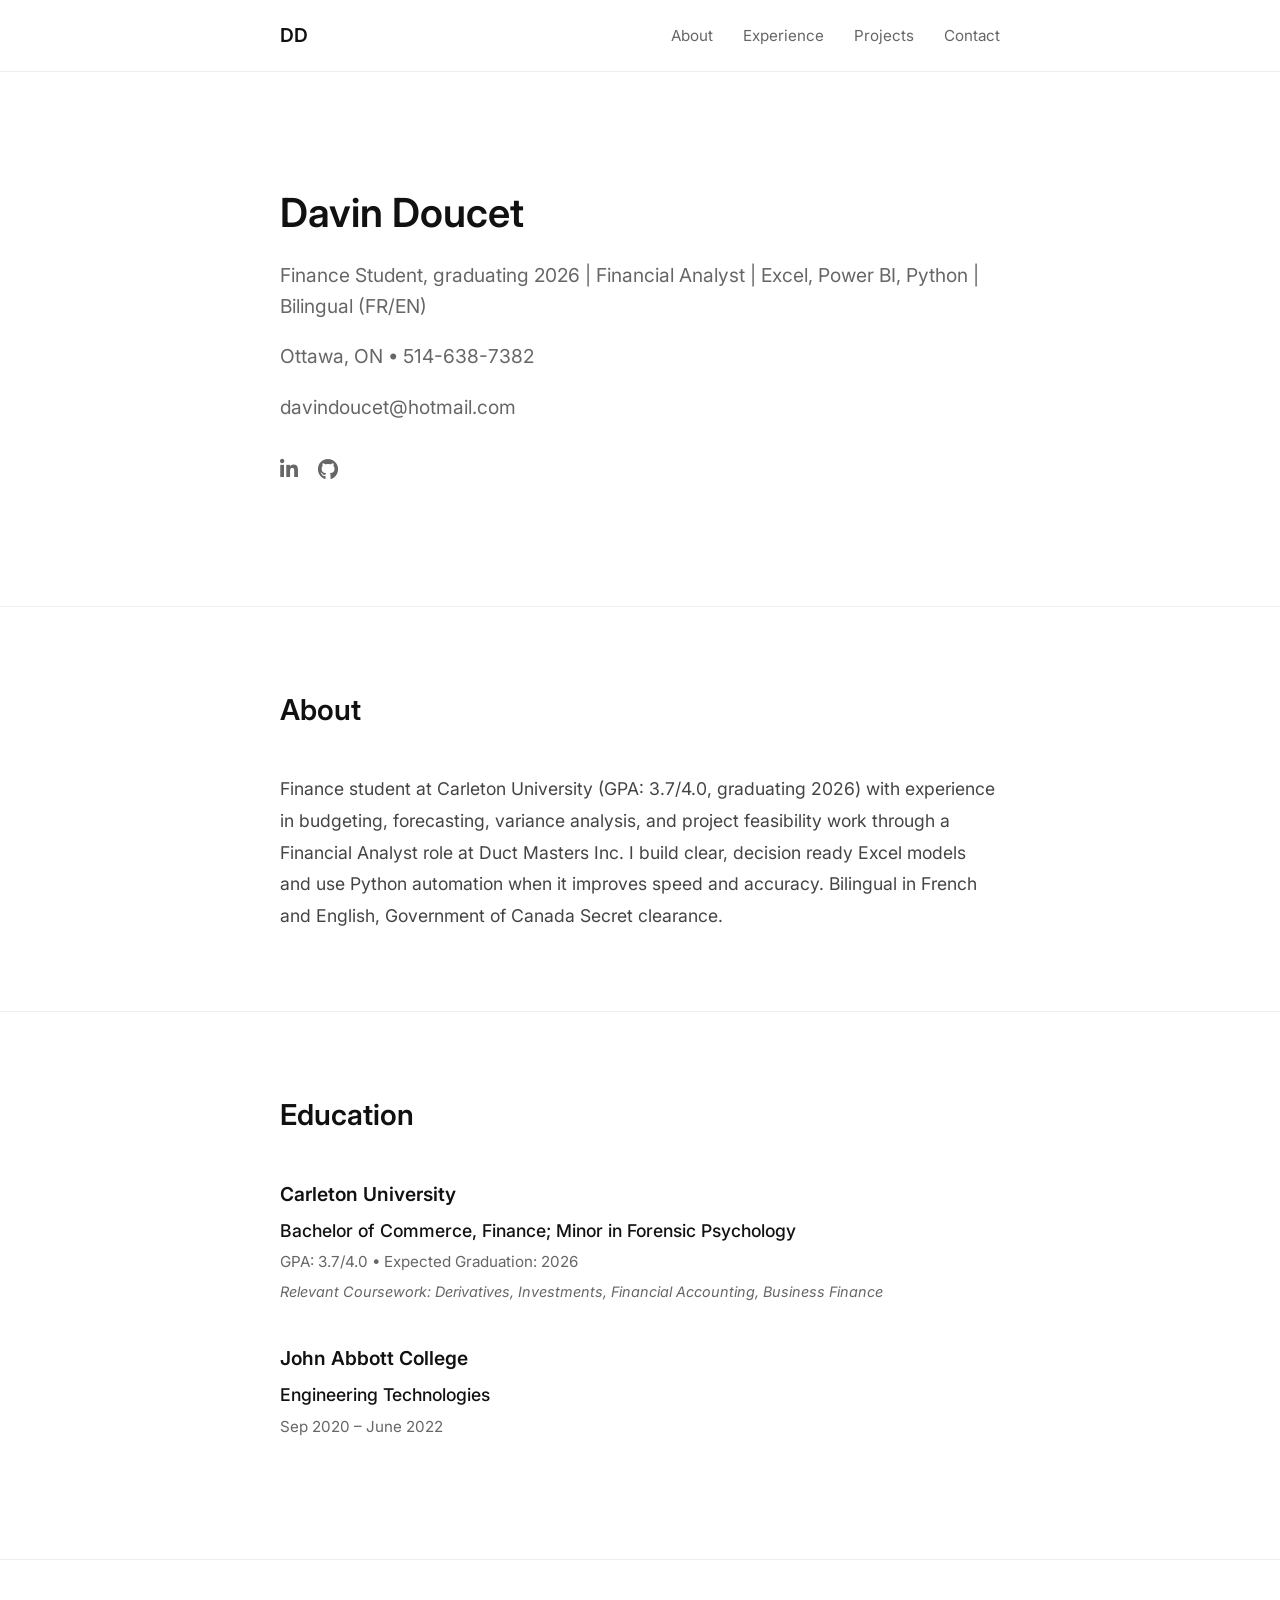
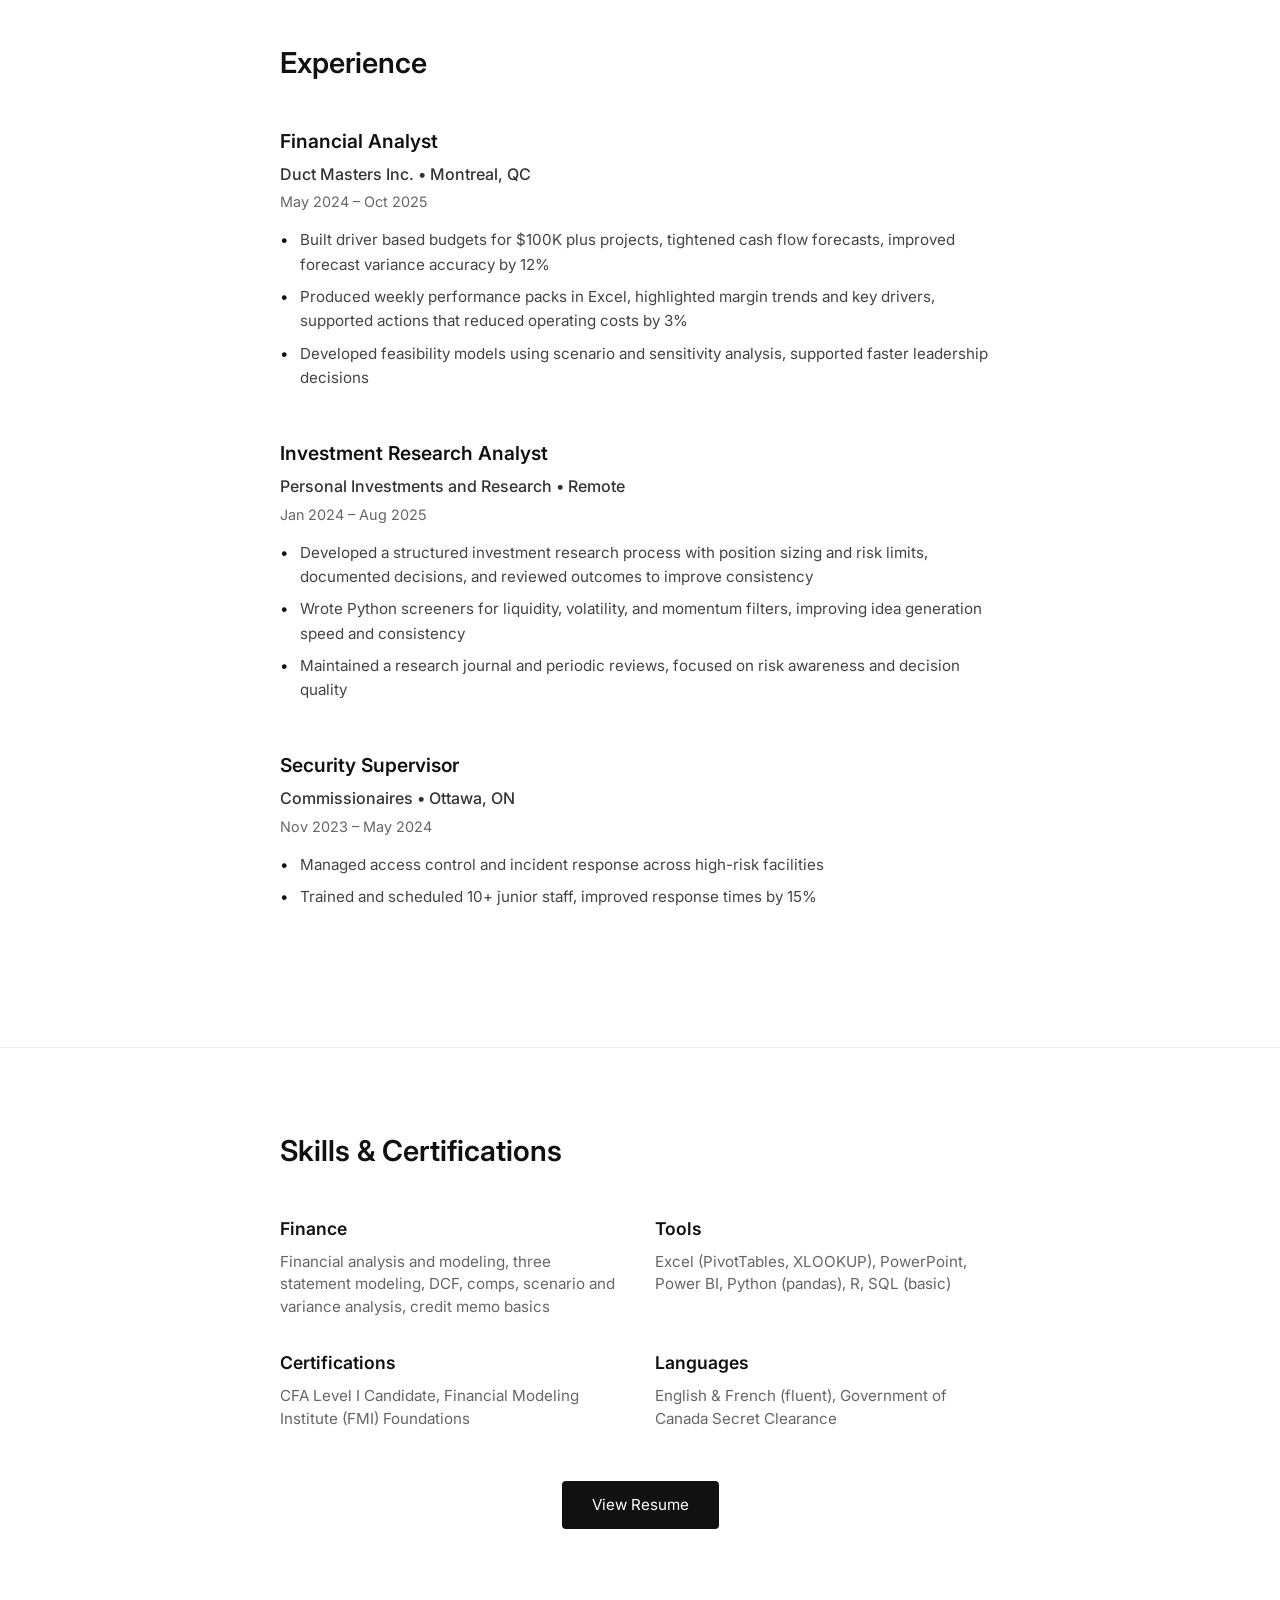
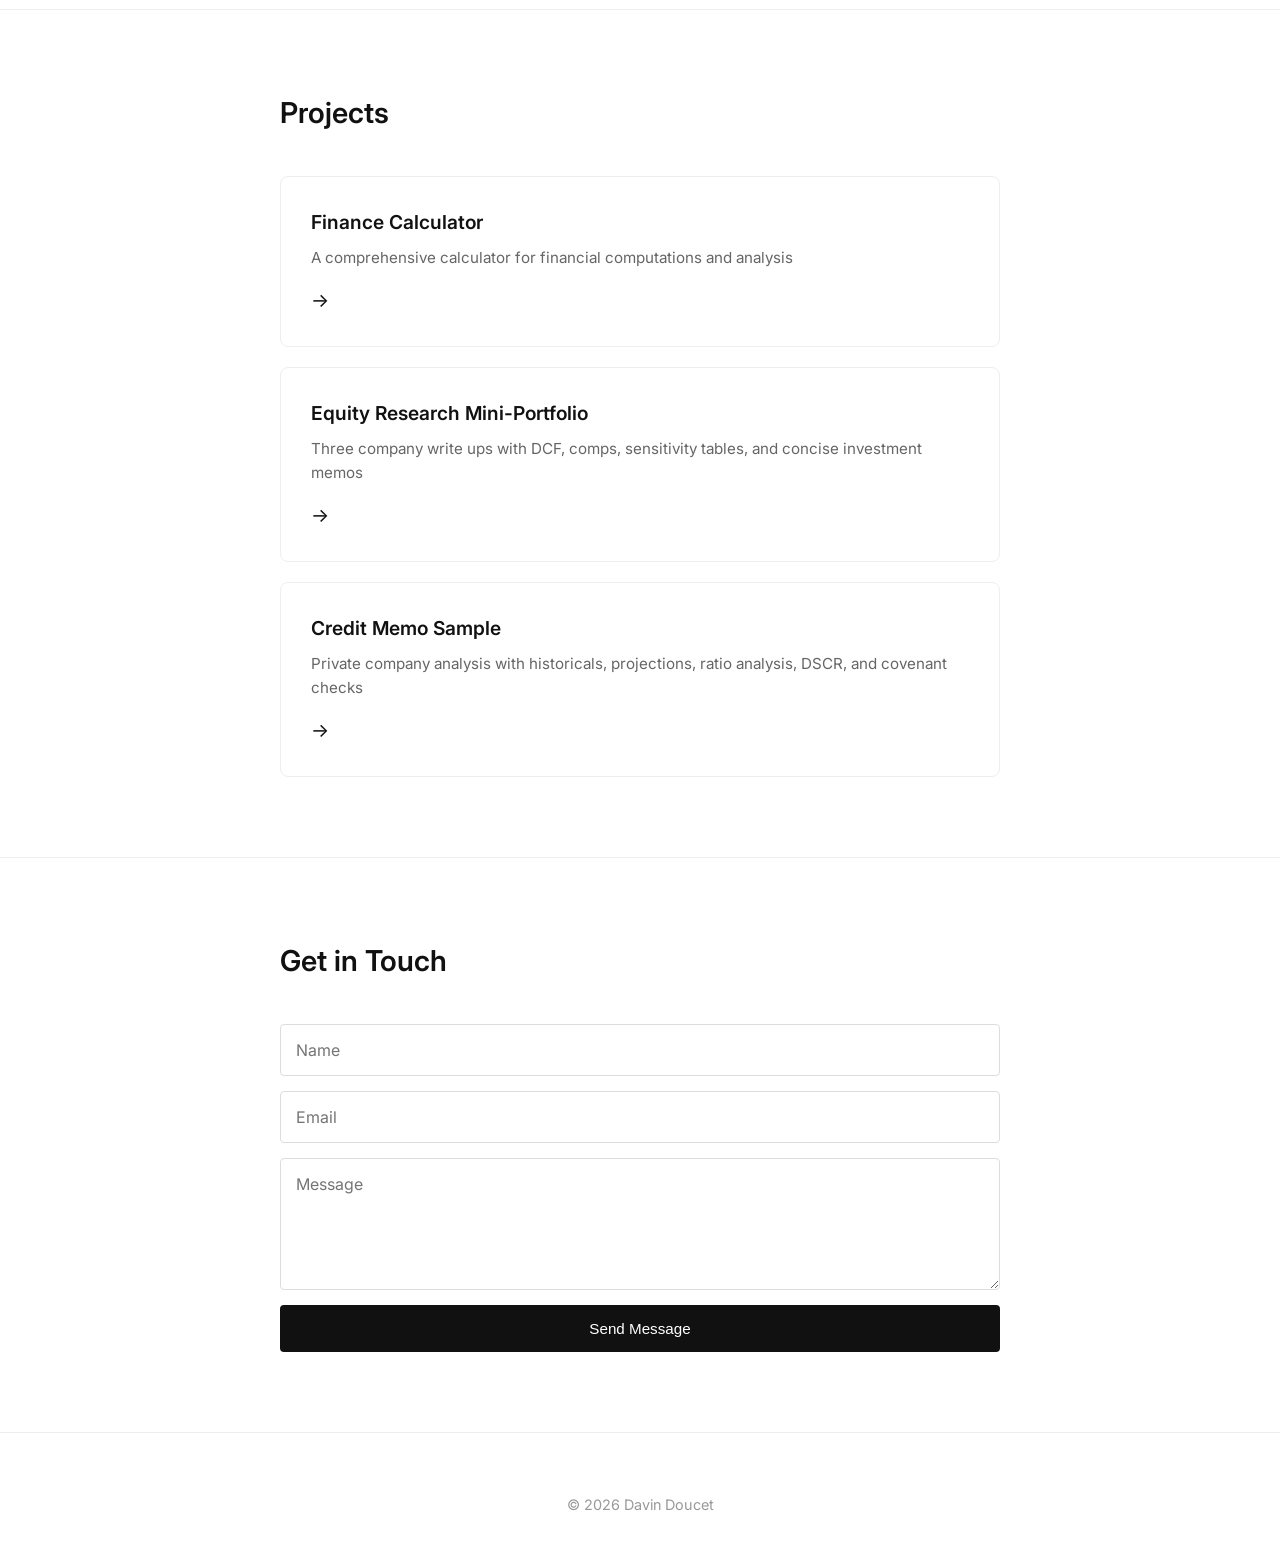
==== commit 2cf721e5: "Update index.html" ====
--- a/index.html
+++ b/index.html
@@ -4,7 +4,7 @@
     <meta charset="UTF-8">
     <title>Davin Doucet</title>
     <meta name="viewport" content="width=device-width, initial-scale=1.0">
-    <meta name="description" content="Davin Doucet - Finance Student & Python Enthusiast">
+    <meta name="description" content="Davin Doucet, Finance student graduating 2026, FP&A and corporate finance interests, Excel, Power BI, Python, bilingual FR/EN, Secret clearance">
     <meta name="author" content="Davin Doucet">
     <link href="https://fonts.googleapis.com/css2?family=Inter:wght@300;400;600&display=swap" rel="stylesheet">
     <link rel="stylesheet" href="https://cdnjs.cloudflare.com/ajax/libs/font-awesome/6.0.0-beta3/css/all.min.css" />
@@ -29,7 +29,7 @@
     <section id="hero">
         <div class="container">
             <h1>Davin Doucet</h1>
-            <p>Financial Analyst & Trader</p>
+            <p>Finance Student, graduating 2026 | Financial Analyst | Excel, Power BI, Python | Bilingual (FR/EN)</p>
             <div class="contact-info">
                 <p>Ottawa, ON • 514-638-7382</p>
                 <p>davindoucet@hotmail.com</p>
@@ -49,7 +49,7 @@
     <section id="about">
         <div class="container">
             <h2>About</h2>
-            <p>Financial Analyst at Duct Masters Inc. with hands-on experience in budget modeling, variance analysis, and project feasibility assessments. Currently pursuing a Bachelor of Commerce in Finance at Carleton University (GPA: 3.7/4.0) while managing an independent trading portfolio. I combine technical analysis with Python automation to optimize trading strategies and financial processes.</p>
+            <p>Finance student at Carleton University (GPA: 3.7/4.0, graduating 2026) with experience in budgeting, forecasting, variance analysis, and project feasibility work through a Financial Analyst role at Duct Masters Inc. I build clear, decision ready Excel models and use Python automation when it improves speed and accuracy. Bilingual in French and English, Government of Canada Secret clearance.</p>
         </div>
     </section>
 
@@ -79,21 +79,21 @@
                 <div class="experience-item">
                     <h3>Financial Analyst</h3>
                     <p class="company">Duct Masters Inc. • Montreal, QC</p>
-                    <p class="dates">May 2024 – Present</p>
+                    <p class="dates">May 2024 – Oct 2025</p>
                     <ul class="achievements">
-                        <li>Built driver-based budgets over $100K projects, improved variance accuracy by 12%</li>
-                        <li>Produced weekly performance packs highlighting margin trends and cost levers</li>
-                        <li>Developed feasibility models using scenario and sensitivity analyses</li>
+                        <li>Built driver based budgets for $100K plus projects, tightened cash flow forecasts, improved forecast variance accuracy by 12%</li>
+                        <li>Produced weekly performance packs in Excel, highlighted margin trends and key drivers, supported actions that reduced operating costs by 3%</li>
+                        <li>Developed feasibility models using scenario and sensitivity analysis, supported faster leadership decisions</li>
                     </ul>
                 </div>
                 <div class="experience-item">
-                    <h3>Trader & Portfolio Manager</h3>
-                    <p class="company">Independent Trading & Investments • Remote</p>
-                    <p class="dates">Jan 2024 – Present</p>
+                    <h3>Investment Research Analyst</h3>
+                    <p class="company">Personal Investments and Research • Remote</p>
+                    <p class="dates">Jan 2024 – Aug 2025</p>
                     <ul class="achievements">
-                        <li>Executed equity and digital-asset strategies, reduced max drawdown by 35%</li>
-                        <li>Wrote Python screeners for liquidity, volatility, and momentum filters</li>
-                        <li>Produced trade journals emphasizing risk-adjusted returns and expectancy</li>
+                        <li>Developed a structured investment research process with position sizing and risk limits, documented decisions, and reviewed outcomes to improve consistency</li>
+                        <li>Wrote Python screeners for liquidity, volatility, and momentum filters, improving idea generation speed and consistency</li>
+                        <li>Maintained a research journal and periodic reviews, focused on risk awareness and decision quality</li>
                     </ul>
                 </div>
                 <div class="experience-item">
@@ -116,15 +116,15 @@
             <div class="skills-grid">
                 <div class="skill-category">
                     <h3>Finance</h3>
-                    <p>Financial analysis & modeling, DCF, trading comps, credit memo basics, scenario analysis</p>
+                    <p>Financial analysis and modeling, three statement modeling, DCF, comps, scenario and variance analysis, credit memo basics</p>
                 </div>
                 <div class="skill-category">
                     <h3>Tools</h3>
-                    <p>Excel (pivot tables, XLOOKUP), Python (pandas), R, SQL, Tableau, Power BI</p>
+                    <p>Excel (PivotTables, XLOOKUP), PowerPoint, Power BI, Python (pandas), R, SQL (basic)</p>
                 </div>
                 <div class="skill-category">
                     <h3>Certifications</h3>
-                    <p>CFA Program Candidate, Microsoft Finance and Investment Program</p>
+                    <p>CFA Level I Candidate, Financial Modeling Institute (FMI) Foundations</p>
                 </div>
                 <div class="skill-category">
                     <h3>Languages</h3>
@@ -132,7 +132,7 @@
                 </div>
             </div>
             <div class="resume-link">
-                <a href="https://drive.google.com/file/d/1m16_oRkQ1aHBVByaxsjqStJaJm57a_Er/view?usp=sharing" target="_blank" class="btn">View Resume</a>
+                <a href="https://drive.google.com/file/d/18A1BEhrrdQrfG7ErE6f9GOmQgexQvj9n/view" target="_blank" class="btn">View Resume</a>
             </div>
         </div>
     </section>
@@ -149,7 +149,7 @@
                 </a>
                 <a href="equity-research.html" class="project-item">
                     <h3>Equity Research Mini-Portfolio</h3>
-                    <p>Three company write-ups with DCF and trading comps, sensitivity tables, and concise investment memos</p>
+                    <p>Three company write ups with DCF, comps, sensitivity tables, and concise investment memos</p>
                     <span class="arrow">→</span>
                 </a>
                 <a href="credit-memo.html" class="project-item">
@@ -184,4 +184,4 @@
     <script type="text/javascript" src="https://cdn.emailjs.com/sdk/2.3.2/email.min.js"></script>
     <script src="app.js"></script>
 </body>
-</html>+</html>
